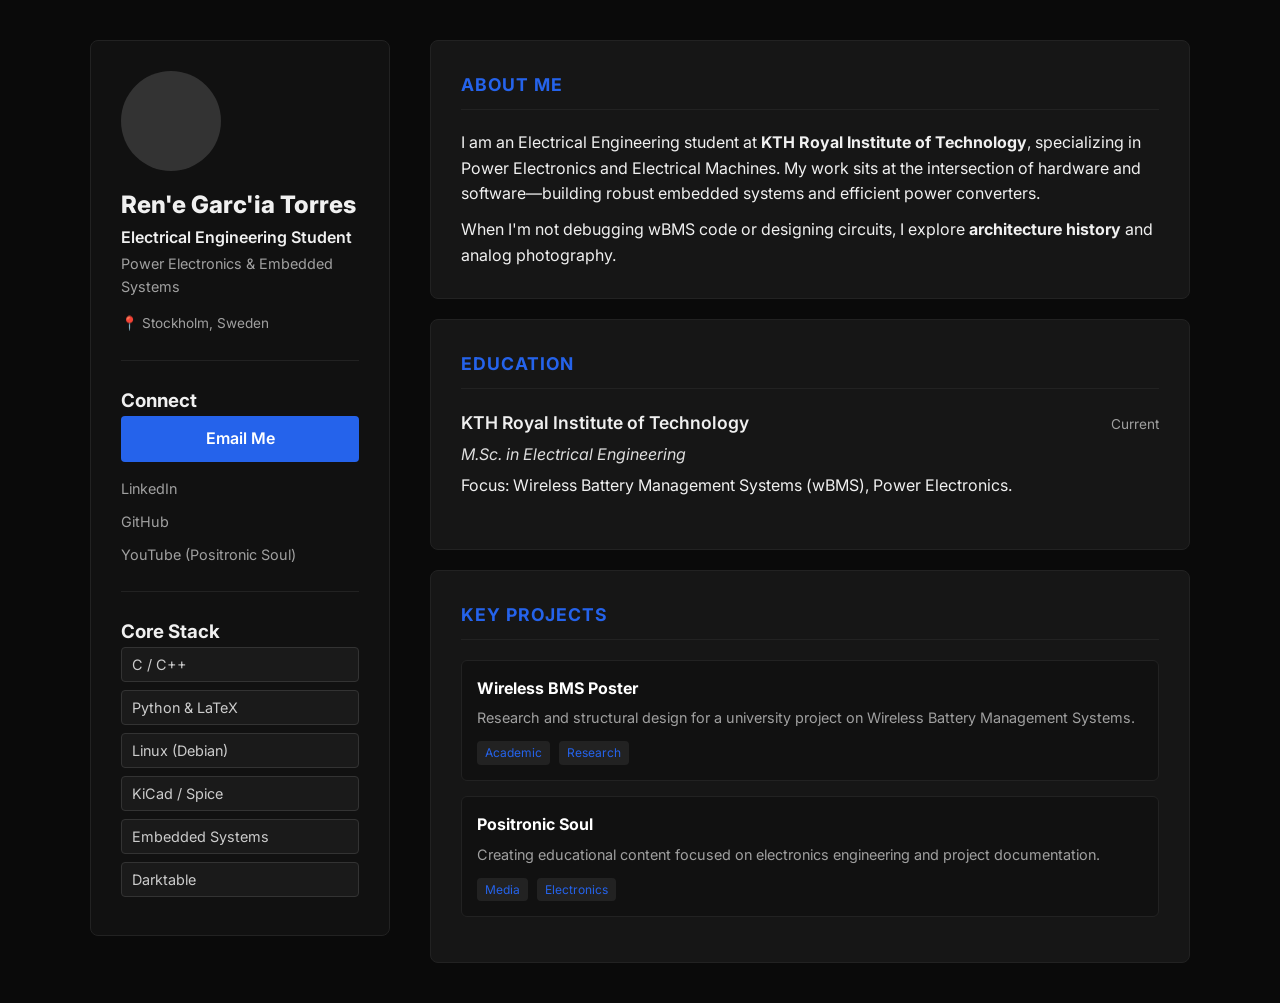
==== index.html @ 76f49fd2 "First commit." ====
<!DOCTYPE html>
<html lang="en">
<head>
    <meta charset="UTF-8">
    <meta name="viewport" content="width=device-width, initial-scale=1.0">
    <title>Ren'e Garc'ia Torres - Portfolio</title>
    <link rel="stylesheet" href="css/style.css">
    <link href="https://fonts.googleapis.com/css2?family=Inter:wght@400;600;800&display=swap" rel="stylesheet">
</head>
<body>

    <div class="main-grid">
        
        <aside class="sidebar">
            <div class="profile-block">
                <div class="avatar-placeholder"></div>
                <h1>Ren'e Garc'ia Torres</h1>
                <p class="role">Electrical Engineering Student</p>
                <p class="sub-role">Power Electronics & Embedded Systems</p>
                
                <div class="location-badge">
                    <span>📍 Stockholm, Sweden</span>
                </div>
            </div>

            <hr class="divider">

            <div class="contact-block">
                <h3>Connect</h3>
                <a href="mailto:your.email@kth.se" class="btn btn-primary">Email Me</a>
                <div class="social-links">
                    <a href="#">LinkedIn</a>
                    <a href="#">GitHub</a>
                    <a href="#">YouTube (Positronic Soul)</a>
                </div>
            </div>

            <hr class="divider">

            <div class="skills-block">
                <h3>Core Stack</h3>
                <ul class="skill-list">
                    <li>C / C++</li>
                    <li>Python & LaTeX</li>
                    <li>Linux (Debian)</li>
                    <li>KiCad / Spice</li>
                    <li>Embedded Systems</li>
                    <li>Darktable</li>
                </ul>
            </div>
        </aside>

        <main class="content-area">
            
            <section class="card">
                <h2>About Me</h2>
                <p>
                    I am an Electrical Engineering student at <strong>KTH Royal Institute of Technology</strong>, 
                    specializing in Power Electronics and Electrical Machines. My work sits at the intersection 
                    of hardware and software—building robust embedded systems and efficient power converters.
                </p>
                <p style="margin-top: 10px;">
                    When I'm not debugging wBMS code or designing circuits, I explore 
                    <strong>architecture history</strong> and analog photography.
                </p>
            </section>

            <section class="card">
                <h2>Education</h2>
                <div class="timeline-item">
                    <div class="timeline-header">
                        <h3>KTH Royal Institute of Technology</h3>
                        <span class="date">Current</span>
                    </div>
                    <p class="degree">M.Sc. in Electrical Engineering</p>
                    <p class="details">Focus: Wireless Battery Management Systems (wBMS), Power Electronics.</p>
                </div>
            </section>

            <section class="card">
                <h2>Key Projects</h2>
                
                <div class="project-item">
                    <h3>Wireless BMS Poster</h3>
                    <p>Research and structural design for a university project on Wireless Battery Management Systems.</p>
                    <span class="tag">Academic</span> <span class="tag">Research</span>
                </div>

                <div class="project-item">
                    <h3>Positronic Soul</h3>
                    <p>Creating educational content focused on electronics engineering and project documentation.</p>
                    <span class="tag">Media</span> <span class="tag">Electronics</span>
                </div>
            </section>

        </main>
    </div>

</body>
</html>
---- css/style.css ----
/* --- 1. SETUP & VARIABLES --- */
:root {
    /* Colors */
    --bg-body: #0a0a0a;       /* Almost Black */
    --bg-card: #161616;       /* Dark Grey */
    --bg-sidebar: #111111;    /* Sidebar specific */
    
    --text-main: #f0f0f0;     /* High readability white */
    --text-muted: #a0a0a0;    /* Softer grey for descriptions */
    
    --accent: #2563eb;        /* Standard Tech Blue */
    --border: #222222;        /* Subtle borders */
    
    /* Spacing */
    --spacing-layout: 40px;   /* Gap between sidebar and main */
    --radius: 8px;            /* Small radius = Professional/Sober */
}

* { box-sizing: border-box; margin: 0; padding: 0; }

body {
    background-color: --bg-body; /* Fallback */
    background: #0a0a0a;
    color: var(--text-main);
    font-family: 'Inter', -apple-system, sans-serif;
    line-height: 1.6;
    display: flex;
    justify-content: center;
    min-height: 100vh;
}

/* --- 2. THE LAYOUT (Desktop First) --- */
.main-grid {
    width: 100%;
    max-width: 1100px; /* Standard reading width */
    margin: 40px;
    
    display: grid;
    /* Sidebar is 300px fixed, Content takes the rest */
    grid-template-columns: 300px 1fr; 
    gap: var(--spacing-layout);
    align-items: start; /* Prevents sidebar from stretching if content is long */
}

/* --- 3. THE SIDEBAR (Sticky) --- */
.sidebar {
    background: var(--bg-sidebar);
    padding: 30px;
    border-radius: var(--radius);
    border: 1px solid var(--border);
    position: sticky; /* Keeps it visible while scrolling main content */
    top: 40px; 
}

.avatar-placeholder {
    width: 100px;
    height: 100px;
    background-color: #333;
    border-radius: 50%; /* Circle */
    margin-bottom: 20px;
}

.profile-block h1 { font-size: 1.5rem; font-weight: 800; line-height: 1.2; margin-bottom: 5px; }
.role { color: var(--text-main); font-weight: 600; margin-bottom: 2px; }
.sub-role { color: var(--text-muted); font-size: 0.9rem; margin-bottom: 15px; }
.location-badge { font-size: 0.85rem; color: var(--text-muted); display: flex; align-items: center; gap: 5px; }

.divider { border: 0; border-top: 1px solid var(--border); margin: 25px 0; }

.btn {
    display: inline-block;
    width: 100%;
    text-align: center;
    padding: 10px;
    background: var(--accent);
    color: white;
    text-decoration: none;
    border-radius: 4px;
    font-weight: 600;
    transition: background 0.2s;
}
.btn:hover { background: #1d4ed8; }

.social-links { display: flex; flex-direction: column; gap: 10px; margin-top: 15px; }
.social-links a { color: var(--text-muted); text-decoration: none; font-size: 0.9rem; transition: color 0.2s; }
.social-links a:hover { color: var(--accent); }

.skill-list { list-style: none; }
.skill-list li { 
    background: #1a1a1a; 
    border: 1px solid #333;
    padding: 5px 10px;
    margin-bottom: 8px;
    border-radius: 4px;
    font-size: 0.9rem;
    color: #ccc;
}

/* --- 4. THE MAIN CONTENT --- */
.content-area {
    display: flex;
    flex-direction: column;
    gap: 20px;
}

.card {
    background: var(--bg-card);
    padding: 30px;
    border-radius: var(--radius);
    border: 1px solid var(--border);
}

.card h2 {
    color: var(--accent);
    font-size: 1.1rem;
    text-transform: uppercase;
    letter-spacing: 1px;
    margin-bottom: 20px;
    border-bottom: 1px solid var(--border);
    padding-bottom: 10px;
}

/* Timeline / Education Styling */
.timeline-item { margin-bottom: 20px; }
.timeline-header { display: flex; justify-content: space-between; align-items: baseline; margin-bottom: 5px; }
.timeline-header h3 { font-size: 1.1rem; font-weight: 600; }
.date { color: var(--text-muted); font-size: 0.85rem; }
.degree { font-style: italic; color: #ddd; margin-bottom: 5px; }

/* Project Styling */
.project-item { 
    background: #111; 
    padding: 15px; 
    border-radius: 6px; 
    margin-bottom: 15px; 
    border: 1px solid #222;
}
.project-item h3 { font-size: 1rem; margin-bottom: 5px; color: #fff; }
.project-item p { font-size: 0.9rem; color: var(--text-muted); margin-bottom: 10px; }

.tag {
    display: inline-block;
    font-size: 0.75rem;
    background: #222;
    color: var(--accent);
    padding: 2px 8px;
    border-radius: 4px;
    margin-right: 5px;
}

/* --- 5. MOBILE RESPONSIVE --- */
@media (max-width: 850px) {
    .main-grid {
        grid-template-columns: 1fr; /* Stack vertically */
        margin: 20px;
        gap: 20px;
    }
    
    .sidebar {
        position: static; /* Remove sticky on mobile */
    }
}
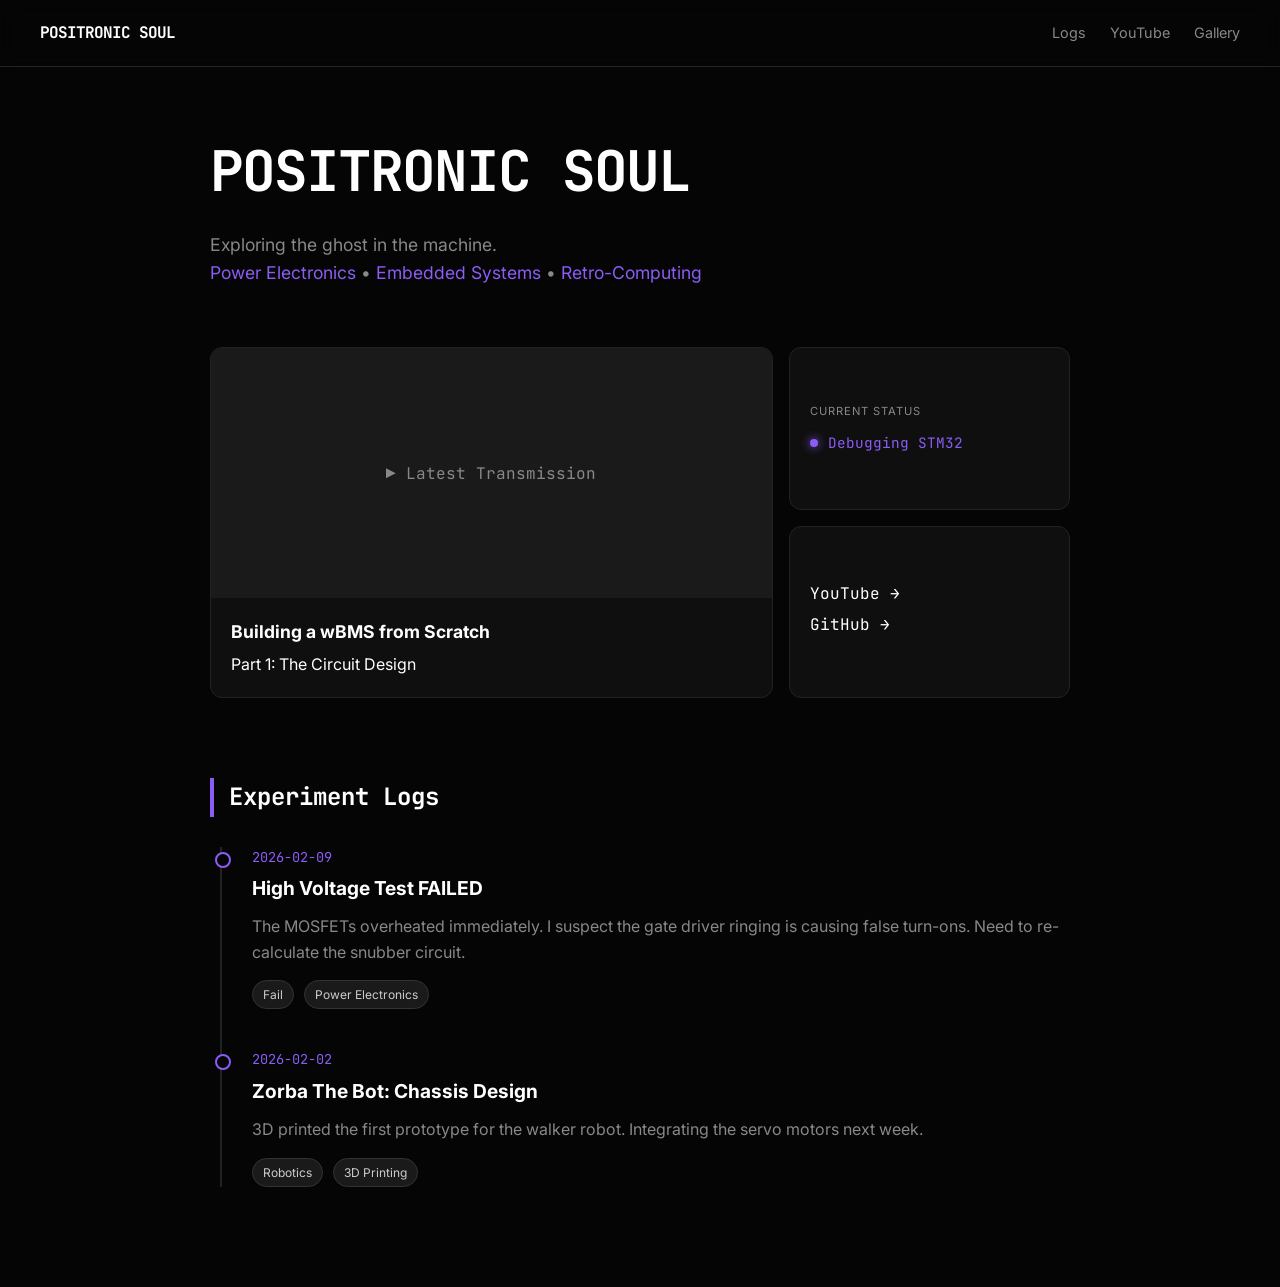
==== commit 9292bea4: "PID Explorable First stage." ====
--- a/index.html
+++ b/index.html
@@ -3,97 +3,90 @@
 <head>
     <meta charset="UTF-8">
     <meta name="viewport" content="width=device-width, initial-scale=1.0">
-    <title>Ren'e Garc'ia Torres - Portfolio</title>
+    <title>Positronic Soul | Electronics & Code</title>
     <link rel="stylesheet" href="css/style.css">
-    <link href="https://fonts.googleapis.com/css2?family=Inter:wght@400;600;800&display=swap" rel="stylesheet">
+    <link href="https://fonts.googleapis.com/css2?family=Inter:wght@400;600&family=JetBrains+Mono:wght@400;700&display=swap" rel="stylesheet">
 </head>
 <body>
 
-    <div class="main-grid">
-        
-        <aside class="sidebar">
-            <div class="profile-block">
-                <div class="avatar-placeholder"></div>
-                <h1>Ren'e Garc'ia Torres</h1>
-                <p class="role">Electrical Engineering Student</p>
-                <p class="sub-role">Power Electronics & Embedded Systems</p>
-                
-                <div class="location-badge">
-                    <span>📍 Stockholm, Sweden</span>
+    <nav class="navbar">
+        <span class="brand">POSITRONIC SOUL</span>
+        <div class="nav-links">
+            <a href="#logs">Logs</a>
+            <a href="#youtube">YouTube</a>
+            <a href="#gallery">Gallery</a>
+        </div>
+    </nav>
+
+    <div class="main-container">
+
+        <header class="hero-section">
+            <div class="glitch-wrapper">
+                <h1 class="glitch" data-text="POSITRONIC SOUL">POSITRONIC SOUL</h1>
+            </div>
+            <p class="subtitle">
+                Exploring the ghost in the machine. <br>
+                <span class="highlight">Power Electronics</span> • <span class="highlight">Embedded Systems</span> • <span class="highlight">Retro-Computing</span>
+            </p>
+        </header>
+
+        <section id="youtube" class="bento-grid">
+            <div class="card video-card">
+                <div class="video-placeholder">
+                    <span>▶ Latest Transmission</span>
+                </div>
+                <div class="card-content">
+                    <h3>Building a wBMS from Scratch</h3>
+                    <p>Part 1: The Circuit Design</p>
                 </div>
             </div>
 
-            <hr class="divider">
-
-            <div class="contact-block">
-                <h3>Connect</h3>
-                <a href="mailto:your.email@kth.se" class="btn btn-primary">Email Me</a>
-                <div class="social-links">
-                    <a href="#">LinkedIn</a>
-                    <a href="#">GitHub</a>
-                    <a href="#">YouTube (Positronic Soul)</a>
+            <div class="card status-card">
+                <span class="label">CURRENT STATUS</span>
+                <div class="status-indicator">
+                    <span class="dot"></span>
+                    <span>Debugging STM32</span>
                 </div>
             </div>
 
-            <hr class="divider">
+            <div class="card social-card">
+                <a href="#">YouTube &rarr;</a>
+                <a href="#">GitHub &rarr;</a>
+            </div>
+        </section>
 
-            <div class="skills-block">
-                <h3>Core Stack</h3>
-                <ul class="skill-list">
-                    <li>C / C++</li>
-                    <li>Python & LaTeX</li>
-                    <li>Linux (Debian)</li>
-                    <li>KiCad / Spice</li>
-                    <li>Embedded Systems</li>
-                    <li>Darktable</li>
-                </ul>
-            </div>
-        </aside>
-
-        <main class="content-area">
+        <section id="logs" class="logs-section">
+            <h2 class="section-title">Experiment Logs</h2>
             
-            <section class="card">
-                <h2>About Me</h2>
-                <p>
-                    I am an Electrical Engineering student at <strong>KTH Royal Institute of Technology</strong>, 
-                    specializing in Power Electronics and Electrical Machines. My work sits at the intersection 
-                    of hardware and software—building robust embedded systems and efficient power converters.
-                </p>
-                <p style="margin-top: 10px;">
-                    When I'm not debugging wBMS code or designing circuits, I explore 
-                    <strong>architecture history</strong> and analog photography.
-                </p>
-            </section>
-
-            <section class="card">
-                <h2>Education</h2>
-                <div class="timeline-item">
-                    <div class="timeline-header">
-                        <h3>KTH Royal Institute of Technology</h3>
-                        <span class="date">Current</span>
+            <div class="timeline">
+                
+                <div class="log-entry">
+                    <div class="log-date">2026-02-09</div>
+                    <div class="log-content">
+                        <h3>High Voltage Test FAILED</h3>
+                        <p>The MOSFETs overheated immediately. I suspect the gate driver ringing is causing false turn-ons. Need to re-calculate the snubber circuit.</p>
+                        <div class="tags">
+                            <span class="tag">Fail</span>
+                            <span class="tag">Power Electronics</span>
+                        </div>
                     </div>
-                    <p class="degree">M.Sc. in Electrical Engineering</p>
-                    <p class="details">Focus: Wireless Battery Management Systems (wBMS), Power Electronics.</p>
-                </div>
-            </section>
-
-            <section class="card">
-                <h2>Key Projects</h2>
-                
-                <div class="project-item">
-                    <h3>Wireless BMS Poster</h3>
-                    <p>Research and structural design for a university project on Wireless Battery Management Systems.</p>
-                    <span class="tag">Academic</span> <span class="tag">Research</span>
                 </div>
 
-                <div class="project-item">
-                    <h3>Positronic Soul</h3>
-                    <p>Creating educational content focused on electronics engineering and project documentation.</p>
-                    <span class="tag">Media</span> <span class="tag">Electronics</span>
+                <div class="log-entry">
+                    <div class="log-date">2026-02-02</div>
+                    <div class="log-content">
+                        <h3>Zorba The Bot: Chassis Design</h3>
+                        <p>3D printed the first prototype for the walker robot. Integrating the servo motors next week.</p>
+                        <div class="tags">
+                            <span class="tag">Robotics</span>
+                            <span class="tag">3D Printing</span>
+                        </div>
+                    </div>
                 </div>
-            </section>
 
-        </main>
+            </div>
+        </section>
+
     </div>
 
 </body>
--- a/css/style.css
+++ b/css/style.css
@@ -1,162 +1,234 @@
-/* --- 1. SETUP & VARIABLES --- */
+/* --- 1. CONFIGURATION --- */
 :root {
-    /* Colors */
-    --bg-body: #0a0a0a;       /* Almost Black */
-    --bg-card: #161616;       /* Dark Grey */
-    --bg-sidebar: #111111;    /* Sidebar specific */
+    --bg-color: #050505;
+    --card-bg: #0f0f0f;
+    --text-main: #ffffff;
+    --text-muted: #888888;
     
-    --text-main: #f0f0f0;     /* High readability white */
-    --text-muted: #a0a0a0;    /* Softer grey for descriptions */
+    /* The "Positronic" Purple */
+    --accent: #8b5cf6;       
+    --accent-glow: rgba(139, 92, 246, 0.3);
     
-    --accent: #2563eb;        /* Standard Tech Blue */
-    --border: #222222;        /* Subtle borders */
+    --font-main: 'Inter', sans-serif;
+    --font-code: 'JetBrains Mono', monospace;
     
-    /* Spacing */
-    --spacing-layout: 40px;   /* Gap between sidebar and main */
-    --radius: 8px;            /* Small radius = Professional/Sober */
+    --radius: 12px;
 }
 
 * { box-sizing: border-box; margin: 0; padding: 0; }
 
 body {
-    background-color: --bg-body; /* Fallback */
-    background: #0a0a0a;
+    background-color: var(--bg-color);
     color: var(--text-main);
-    font-family: 'Inter', -apple-system, sans-serif;
+    font-family: var(--font-main);
     line-height: 1.6;
-    display: flex;
+}
+
+/* --- 2. NAVIGATION --- */
+.navbar {
+    display: flex;
+    justify-content: space-between;
+    align-items: center;
+    padding: 20px 40px;
+    background: rgba(5, 5, 5, 0.8);
+    backdrop-filter: blur(10px);
+    position: sticky;
+    top: 0;
+    z-index: 100;
+    border-bottom: 1px solid #222;
+}
+
+.brand {
+    font-family: var(--font-code);
+    font-weight: 700;
+    letter-spacing: -1px;
+    color: var(--text-main);
+}
+
+.nav-links a {
+    color: var(--text-muted);
+    text-decoration: none;
+    margin-left: 20px;
+    font-size: 0.9rem;
+    transition: color 0.2s;
+}
+
+.nav-links a:hover { color: var(--accent); }
+
+/* --- 3. HERO SECTION --- */
+.main-container {
+    max-width: 900px;
+    margin: 0 auto;
+    padding: 60px 20px;
+}
+
+.hero-section {
+    text-align: left;
+    margin-bottom: 60px;
+}
+
+.glitch {
+    font-size: 3.5rem;
+    font-family: var(--font-code);
+    font-weight: 700;
+    letter-spacing: -2px;
+    color: white;
+    margin-bottom: 15px;
+    /* Optional: We can add real glitch animation later */
+}
+
+.subtitle {
+    color: var(--text-muted);
+    font-size: 1.1rem;
+    max-width: 600px;
+}
+
+.highlight { color: var(--accent); }
+
+/* --- 4. BENTO GRID (Video & Status) --- */
+.bento-grid {
+    display: grid;
+    grid-template-columns: 2fr 1fr;
+    grid-template-rows: auto auto;
+    gap: 16px;
+    margin-bottom: 80px;
+}
+
+.card {
+    background: var(--card-bg);
+    border: 1px solid #222;
+    border-radius: var(--radius);
+    overflow: hidden;
+    transition: border-color 0.2s;
+}
+
+.card:hover { border-color: var(--accent); }
+
+/* The Main Video Card spans 2 rows on mobile, but here acts as anchor */
+.video-card {
+    grid-row: span 2;
+    display: flex;
+    flex-direction: column;
+}
+
+.video-placeholder {
+    background: #1a1a1a;
+    height: 250px;
+    display: flex;
+    align-items: center;
     justify-content: center;
-    min-height: 100vh;
-}
-
-/* --- 2. THE LAYOUT (Desktop First) --- */
-.main-grid {
-    width: 100%;
-    max-width: 1100px; /* Standard reading width */
-    margin: 40px;
-    
-    display: grid;
-    /* Sidebar is 300px fixed, Content takes the rest */
-    grid-template-columns: 300px 1fr; 
-    gap: var(--spacing-layout);
-    align-items: start; /* Prevents sidebar from stretching if content is long */
-}
-
-/* --- 3. THE SIDEBAR (Sticky) --- */
-.sidebar {
-    background: var(--bg-sidebar);
-    padding: 30px;
-    border-radius: var(--radius);
-    border: 1px solid var(--border);
-    position: sticky; /* Keeps it visible while scrolling main content */
-    top: 40px; 
-}
-
-.avatar-placeholder {
-    width: 100px;
-    height: 100px;
-    background-color: #333;
-    border-radius: 50%; /* Circle */
-    margin-bottom: 20px;
-}
-
-.profile-block h1 { font-size: 1.5rem; font-weight: 800; line-height: 1.2; margin-bottom: 5px; }
-.role { color: var(--text-main); font-weight: 600; margin-bottom: 2px; }
-.sub-role { color: var(--text-muted); font-size: 0.9rem; margin-bottom: 15px; }
-.location-badge { font-size: 0.85rem; color: var(--text-muted); display: flex; align-items: center; gap: 5px; }
-
-.divider { border: 0; border-top: 1px solid var(--border); margin: 25px 0; }
-
-.btn {
-    display: inline-block;
-    width: 100%;
-    text-align: center;
-    padding: 10px;
+    color: var(--text-muted);
+    font-family: var(--font-code);
+}
+
+.card-content { padding: 20px; }
+.card-content h3 { font-size: 1.1rem; margin-bottom: 5px; }
+
+/* Side Cards */
+.status-card, .social-card {
+    padding: 20px;
+    display: flex;
+    flex-direction: column;
+    justify-content: center;
+}
+
+.label {
+    font-size: 0.7rem;
+    text-transform: uppercase;
+    letter-spacing: 1px;
+    color: var(--text-muted);
+    margin-bottom: 10px;
+}
+
+.status-indicator {
+    display: flex;
+    align-items: center;
+    gap: 10px;
+    font-family: var(--font-code);
+    font-size: 0.9rem;
+    color: var(--accent);
+}
+
+.dot {
+    width: 8px;
+    height: 8px;
     background: var(--accent);
+    border-radius: 50%;
+    box-shadow: 0 0 10px var(--accent);
+    animation: pulse 2s infinite;
+}
+
+@keyframes pulse {
+    0% { opacity: 1; }
+    50% { opacity: 0.5; }
+    100% { opacity: 1; }
+}
+
+.social-card a {
     color: white;
     text-decoration: none;
-    border-radius: 4px;
-    font-weight: 600;
-    transition: background 0.2s;
-}
-.btn:hover { background: #1d4ed8; }
-
-.social-links { display: flex; flex-direction: column; gap: 10px; margin-top: 15px; }
-.social-links a { color: var(--text-muted); text-decoration: none; font-size: 0.9rem; transition: color 0.2s; }
-.social-links a:hover { color: var(--accent); }
-
-.skill-list { list-style: none; }
-.skill-list li { 
-    background: #1a1a1a; 
+    font-family: var(--font-code);
+    margin-bottom: 5px;
+    display: block;
+}
+
+.social-card a:hover { text-decoration: underline; color: var(--accent); }
+
+/* --- 5. TIMELINE (The Logs) --- */
+.section-title {
+    font-family: var(--font-code);
+    font-size: 1.5rem;
+    margin-bottom: 30px;
+    border-left: 4px solid var(--accent);
+    padding-left: 15px;
+}
+
+.timeline {
+    border-left: 2px solid #222;
+    margin-left: 10px;
+    padding-left: 30px;
+}
+
+.log-entry {
+    position: relative;
+    margin-bottom: 40px;
+}
+
+/* The Dot on the timeline */
+.log-entry::before {
+    content: '';
+    position: absolute;
+    left: -37px; /* Adjust based on padding/border */
+    top: 5px;
+    width: 12px;
+    height: 12px;
+    background: var(--bg-color);
+    border: 2px solid var(--accent);
+    border-radius: 50%;
+}
+
+.log-date {
+    font-family: var(--font-code);
+    font-size: 0.85rem;
+    color: var(--accent);
+    margin-bottom: 5px;
+}
+
+.log-content h3 { margin-bottom: 10px; font-size: 1.2rem; }
+.log-content p { color: var(--text-muted); margin-bottom: 15px; }
+
+.tags { display: flex; gap: 10px; }
+.tag {
+    font-size: 0.75rem;
+    background: #1a1a1a;
+    padding: 4px 10px;
+    border-radius: 20px;
     border: 1px solid #333;
-    padding: 5px 10px;
-    margin-bottom: 8px;
-    border-radius: 4px;
-    font-size: 0.9rem;
     color: #ccc;
 }
 
-/* --- 4. THE MAIN CONTENT --- */
-.content-area {
-    display: flex;
-    flex-direction: column;
-    gap: 20px;
-}
-
-.card {
-    background: var(--bg-card);
-    padding: 30px;
-    border-radius: var(--radius);
-    border: 1px solid var(--border);
-}
-
-.card h2 {
-    color: var(--accent);
-    font-size: 1.1rem;
-    text-transform: uppercase;
-    letter-spacing: 1px;
-    margin-bottom: 20px;
-    border-bottom: 1px solid var(--border);
-    padding-bottom: 10px;
-}
-
-/* Timeline / Education Styling */
-.timeline-item { margin-bottom: 20px; }
-.timeline-header { display: flex; justify-content: space-between; align-items: baseline; margin-bottom: 5px; }
-.timeline-header h3 { font-size: 1.1rem; font-weight: 600; }
-.date { color: var(--text-muted); font-size: 0.85rem; }
-.degree { font-style: italic; color: #ddd; margin-bottom: 5px; }
-
-/* Project Styling */
-.project-item { 
-    background: #111; 
-    padding: 15px; 
-    border-radius: 6px; 
-    margin-bottom: 15px; 
-    border: 1px solid #222;
-}
-.project-item h3 { font-size: 1rem; margin-bottom: 5px; color: #fff; }
-.project-item p { font-size: 0.9rem; color: var(--text-muted); margin-bottom: 10px; }
-
-.tag {
-    display: inline-block;
-    font-size: 0.75rem;
-    background: #222;
-    color: var(--accent);
-    padding: 2px 8px;
-    border-radius: 4px;
-    margin-right: 5px;
-}
-
-/* --- 5. MOBILE RESPONSIVE --- */
-@media (max-width: 850px) {
-    .main-grid {
-        grid-template-columns: 1fr; /* Stack vertically */
-        margin: 20px;
-        gap: 20px;
-    }
-    
-    .sidebar {
-        position: static; /* Remove sticky on mobile */
-    }
+/* --- RESPONSIVE --- */
+@media (max-width: 768px) {
+    .bento-grid { grid-template-columns: 1fr; }
+    .glitch { font-size: 2.5rem; }
 }
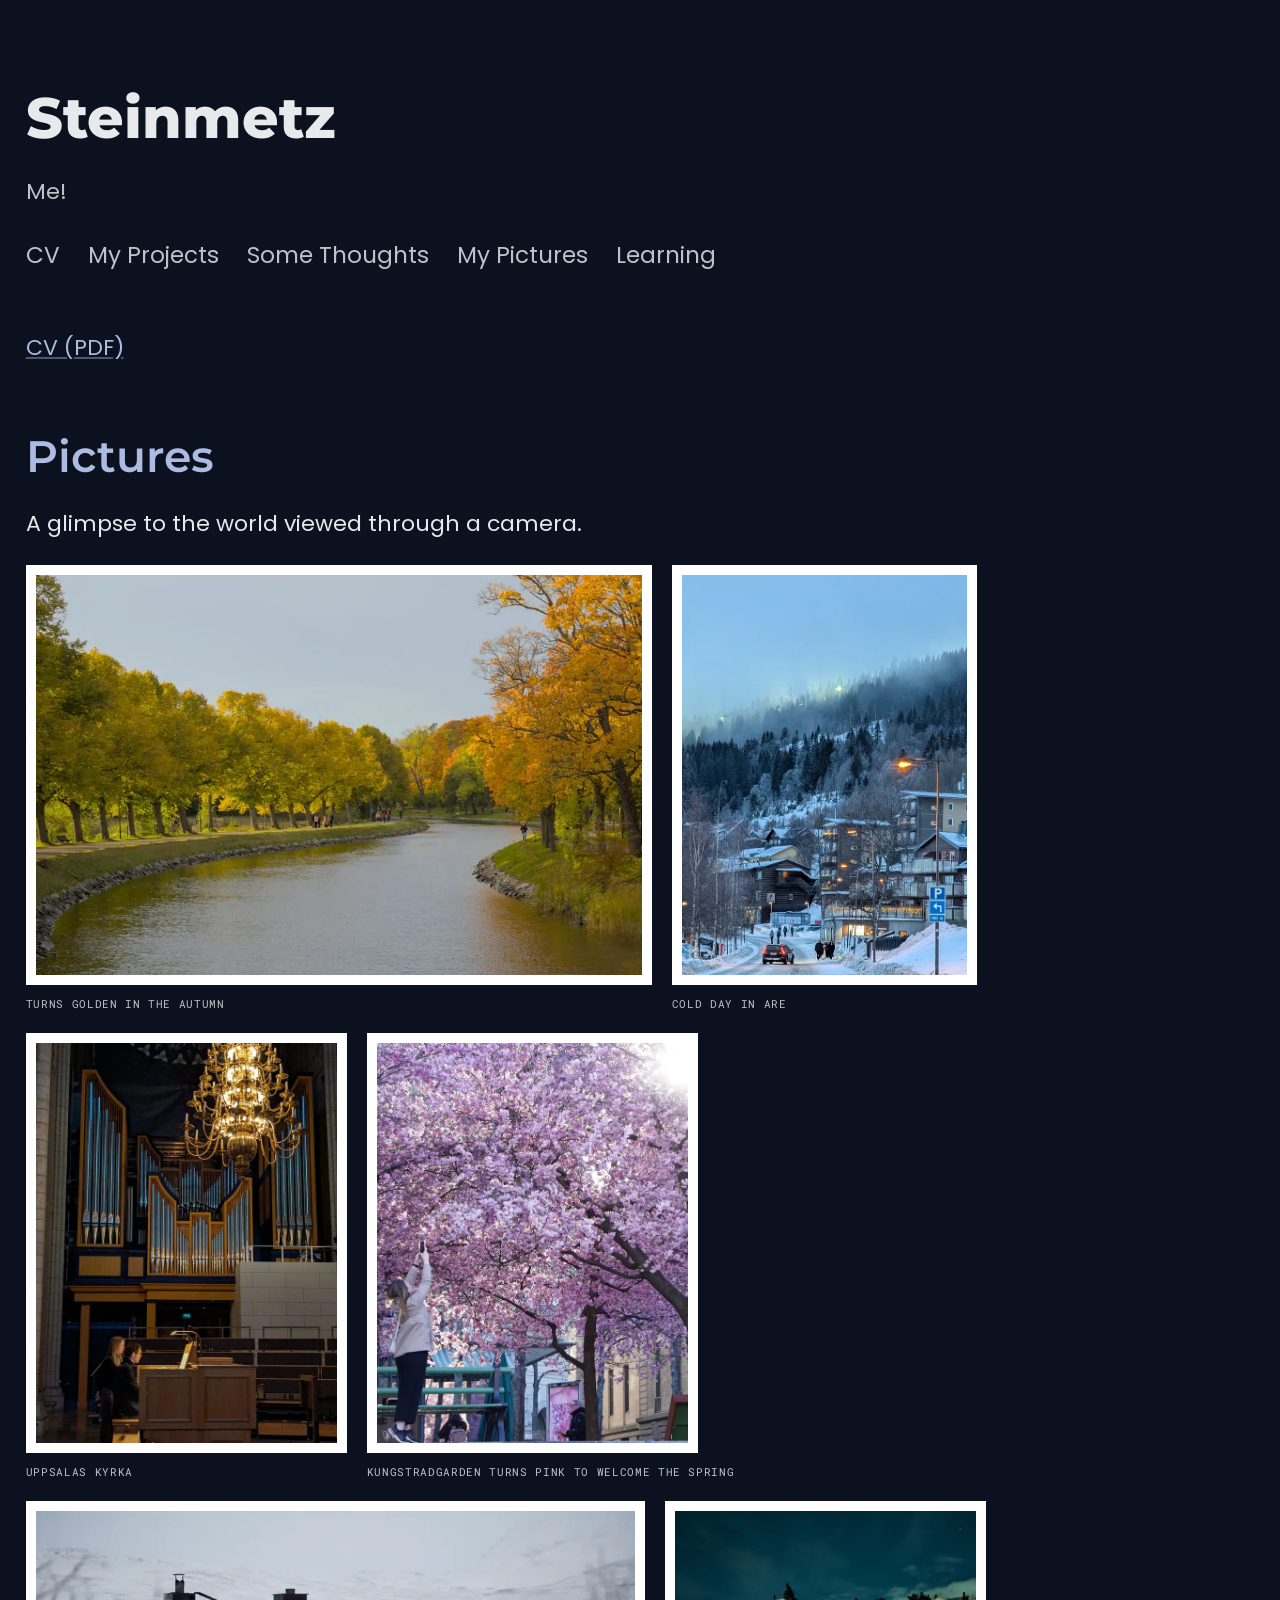
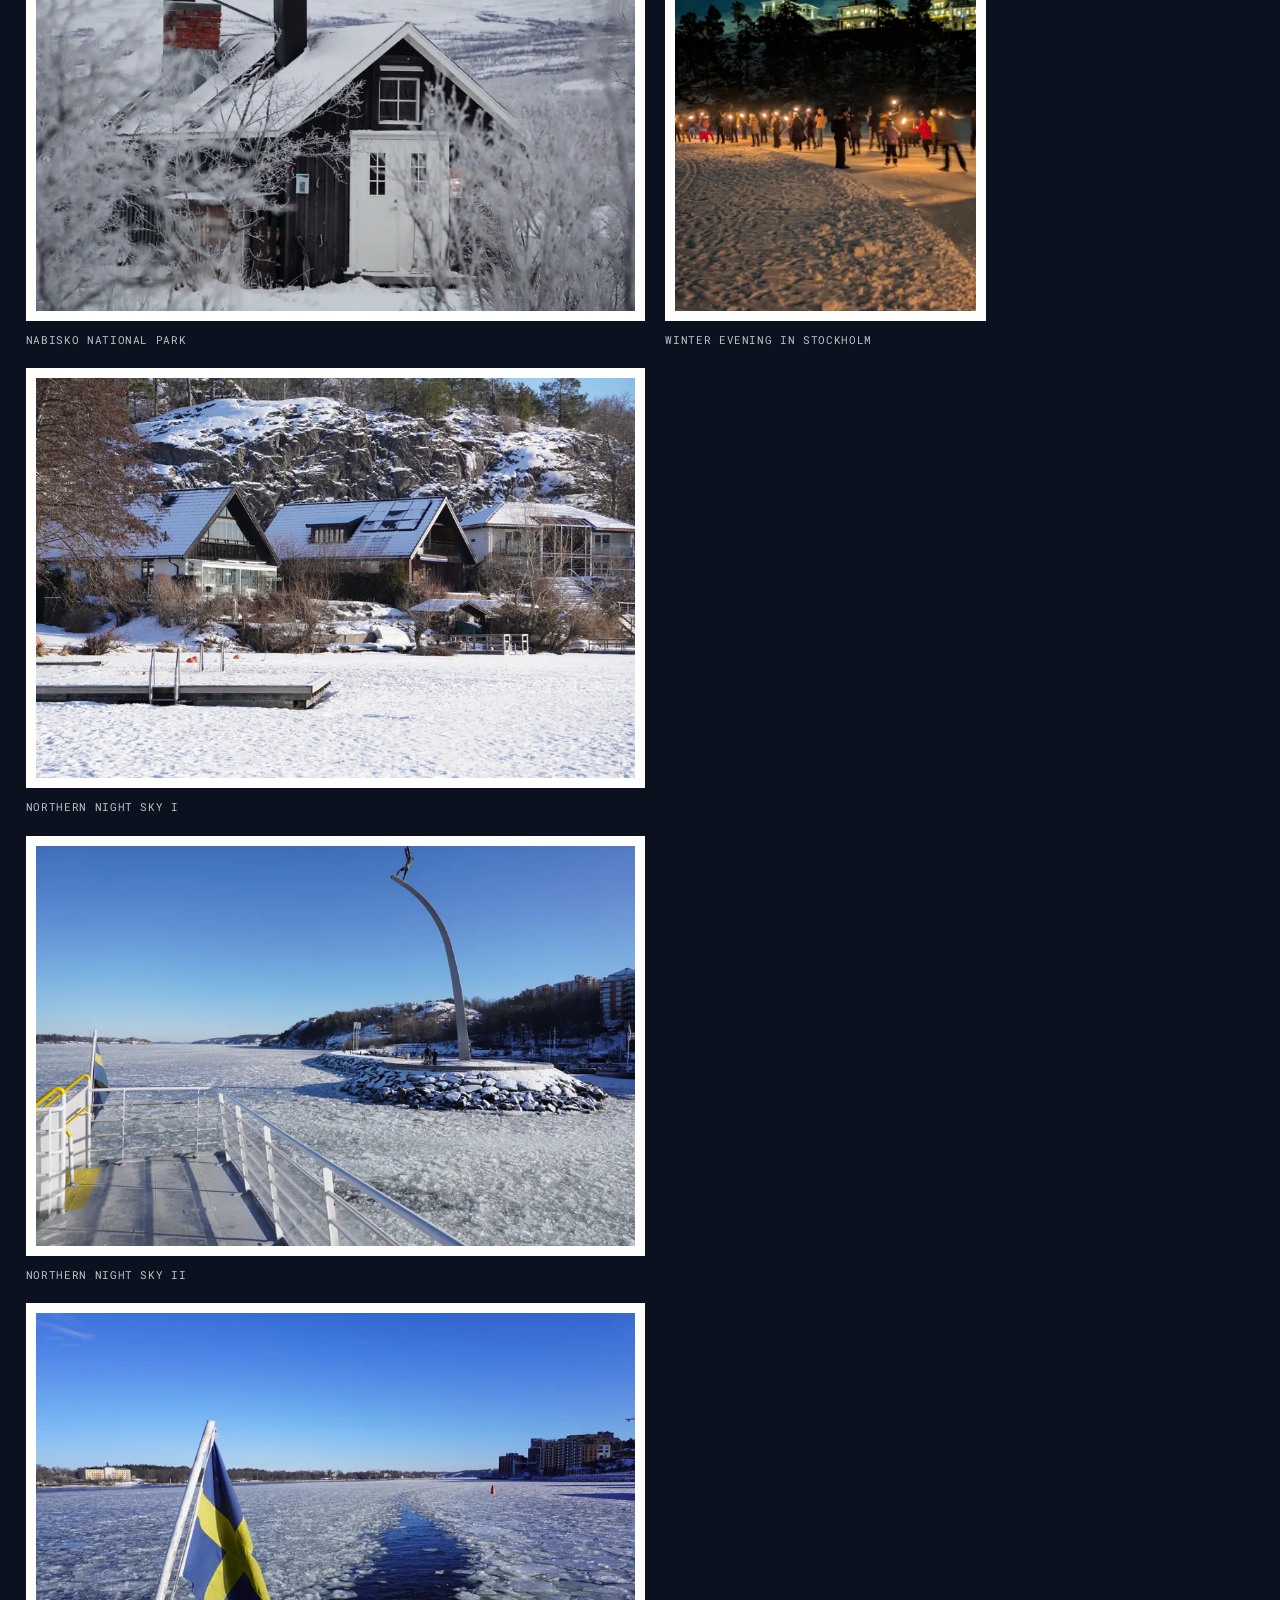
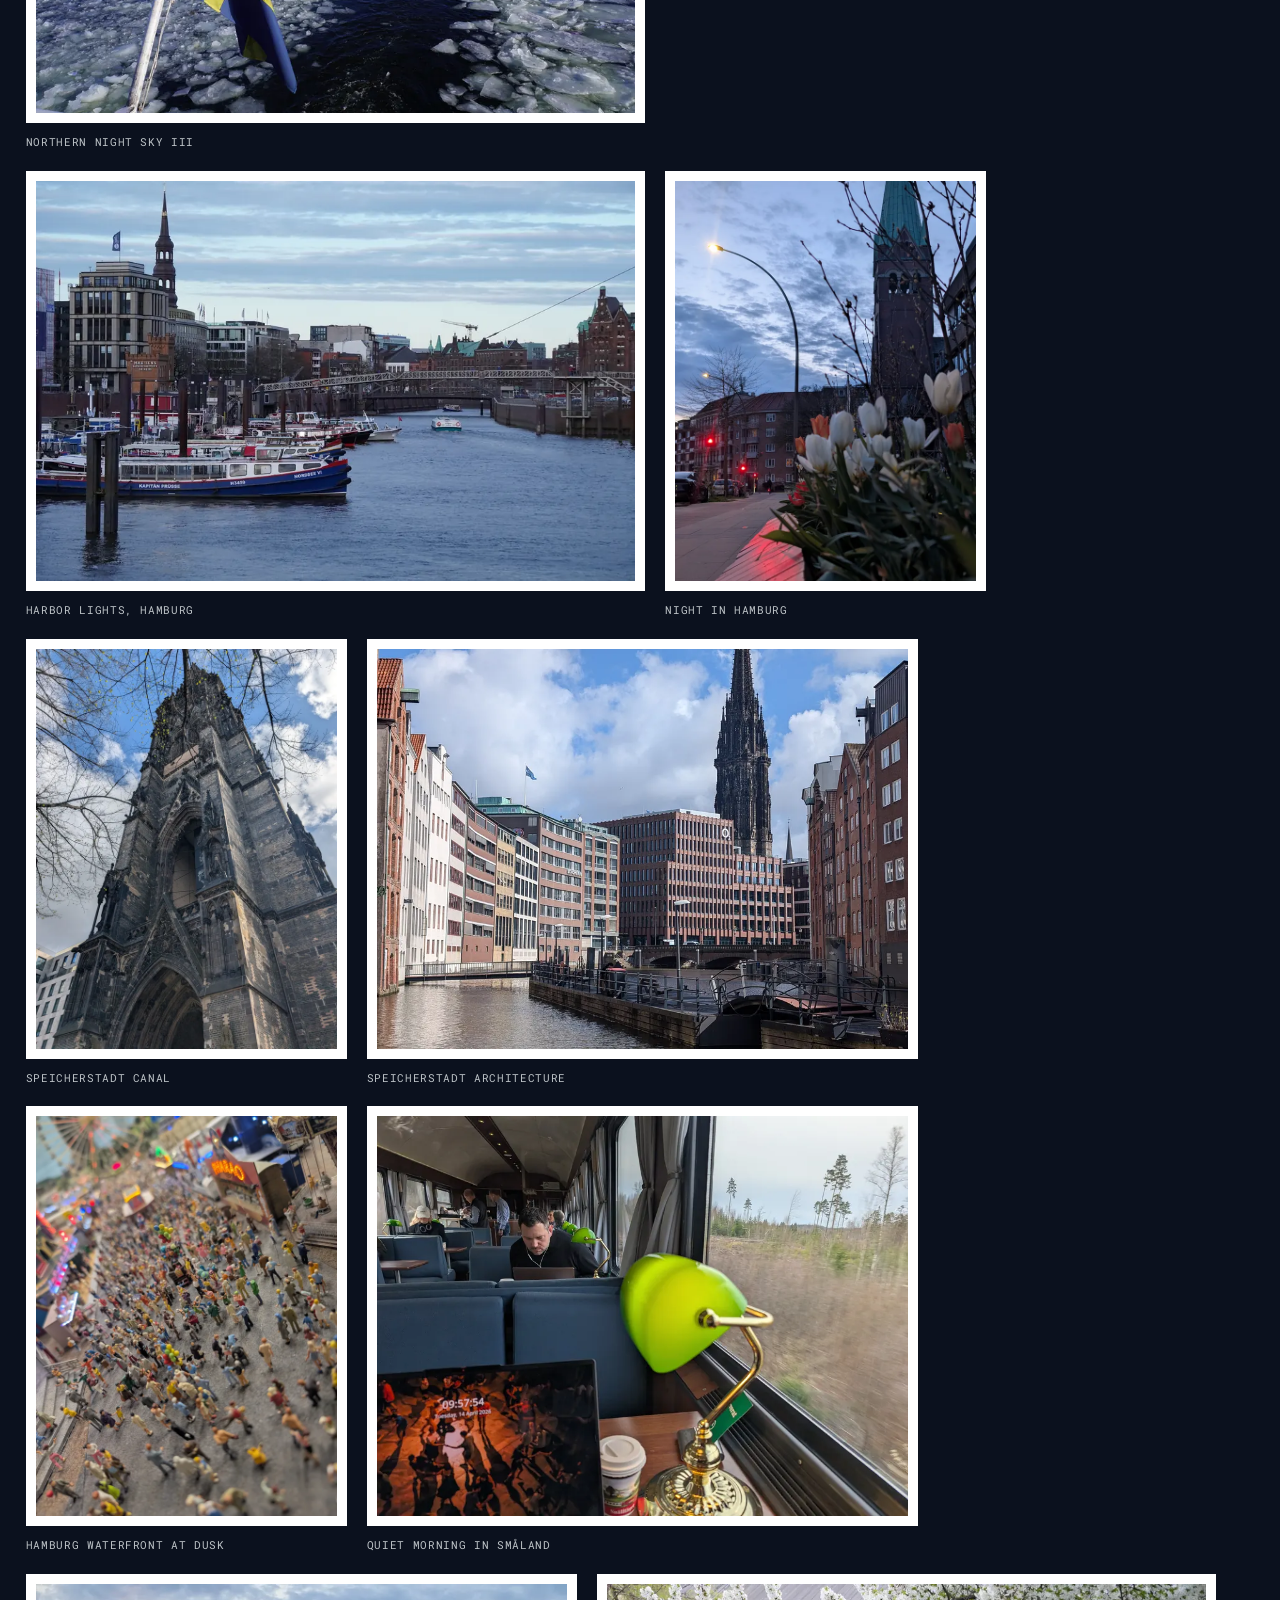
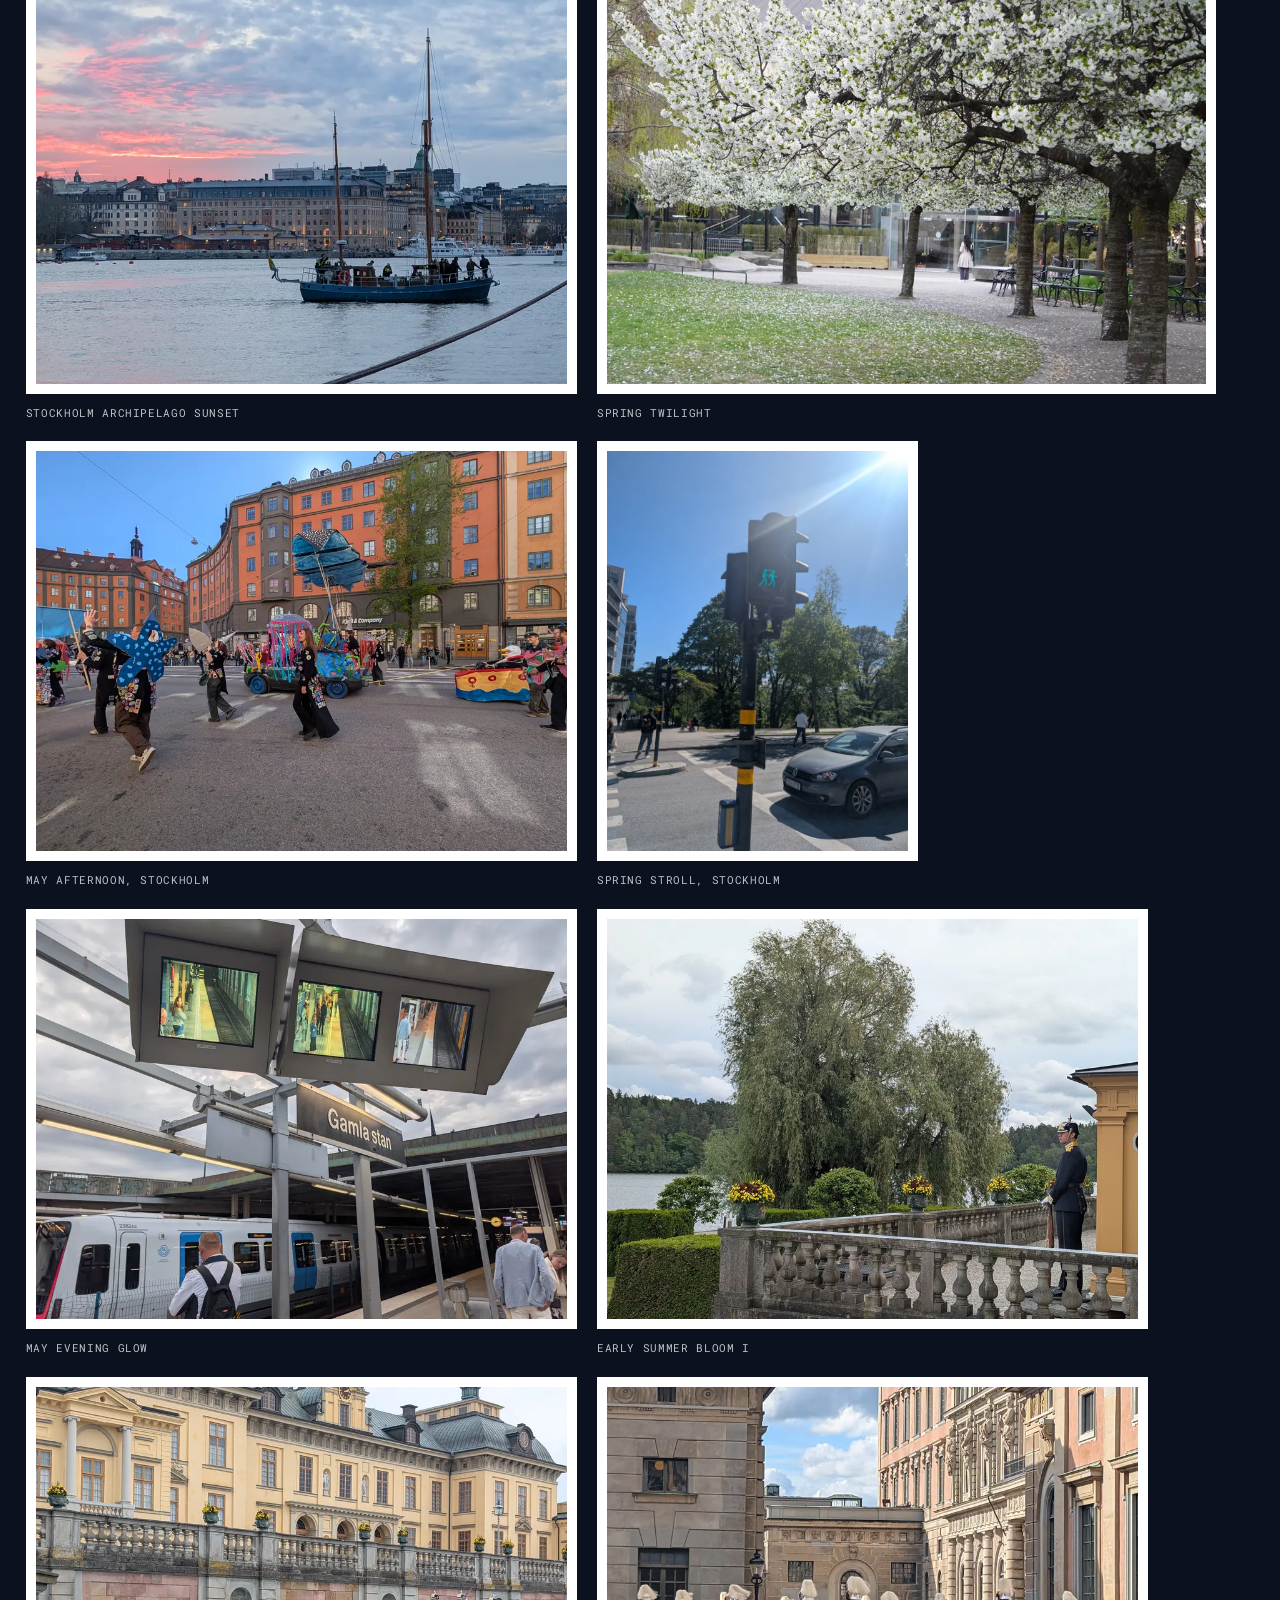
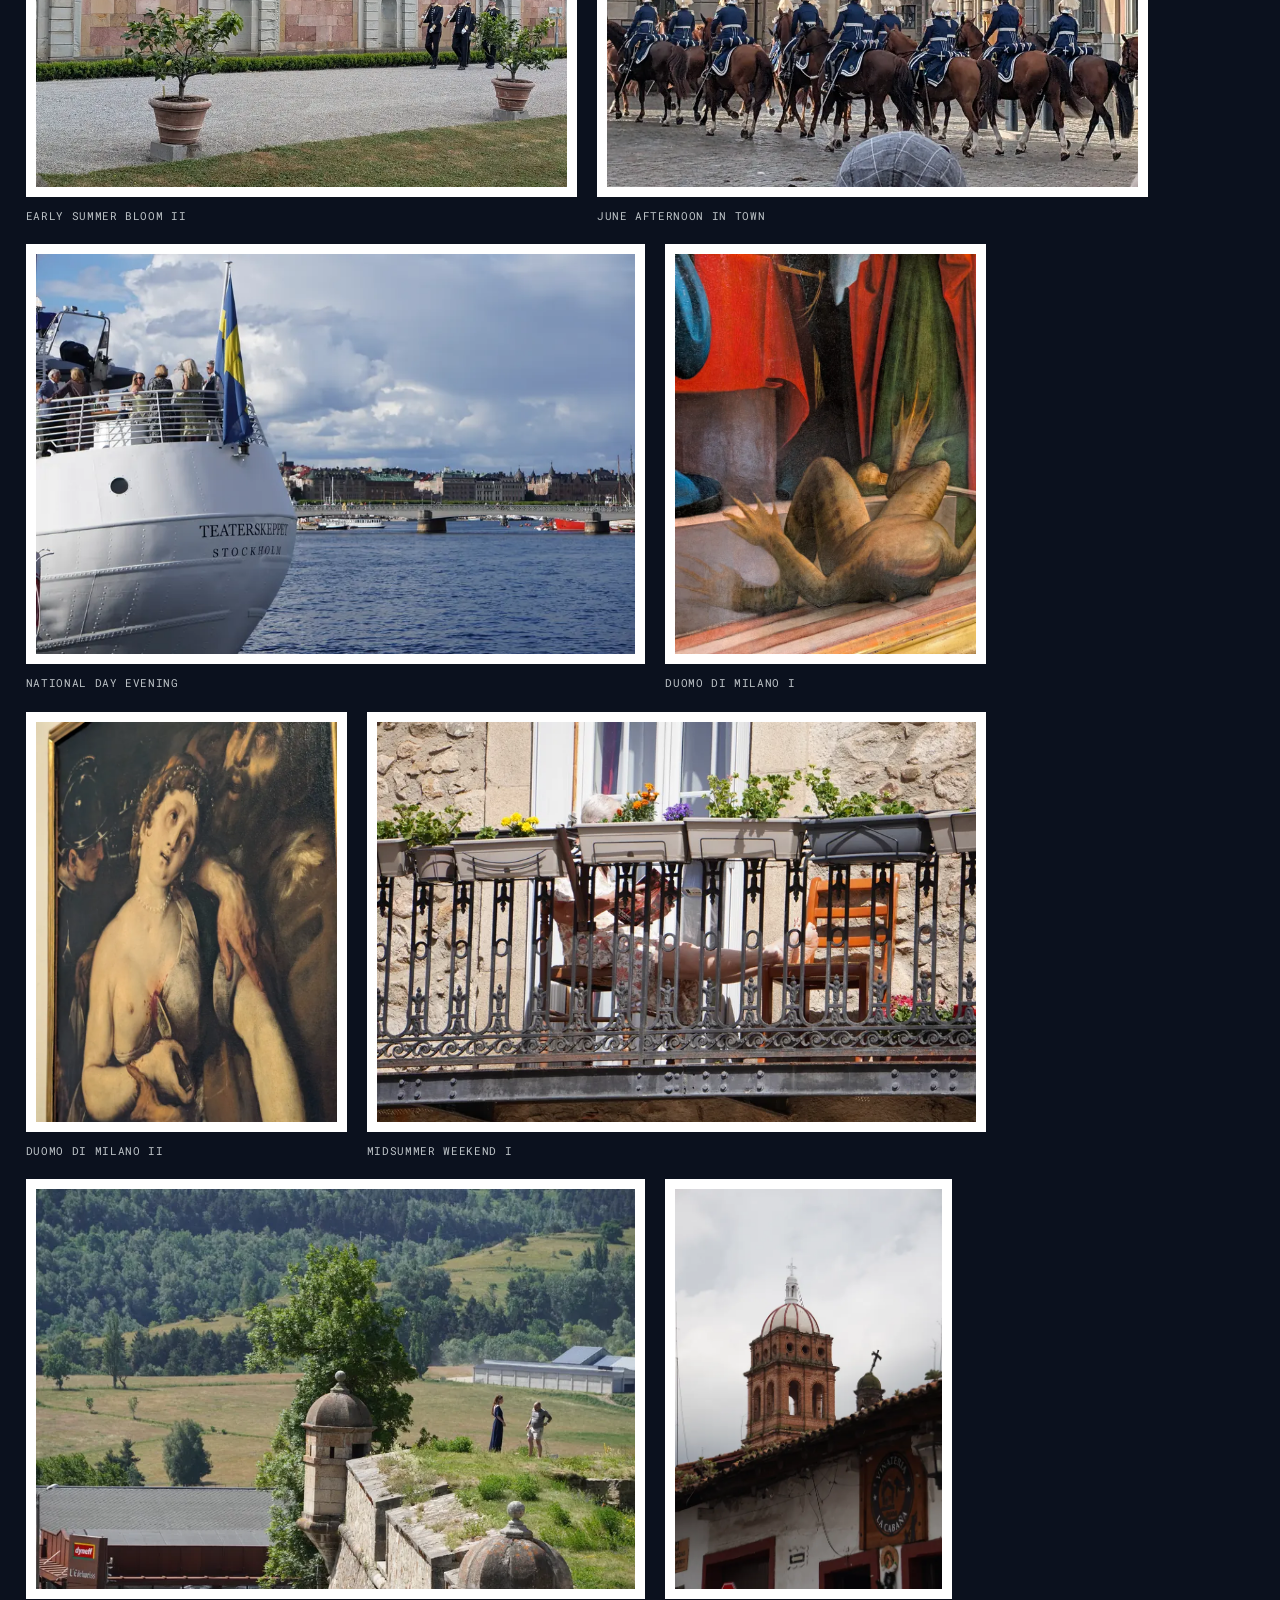
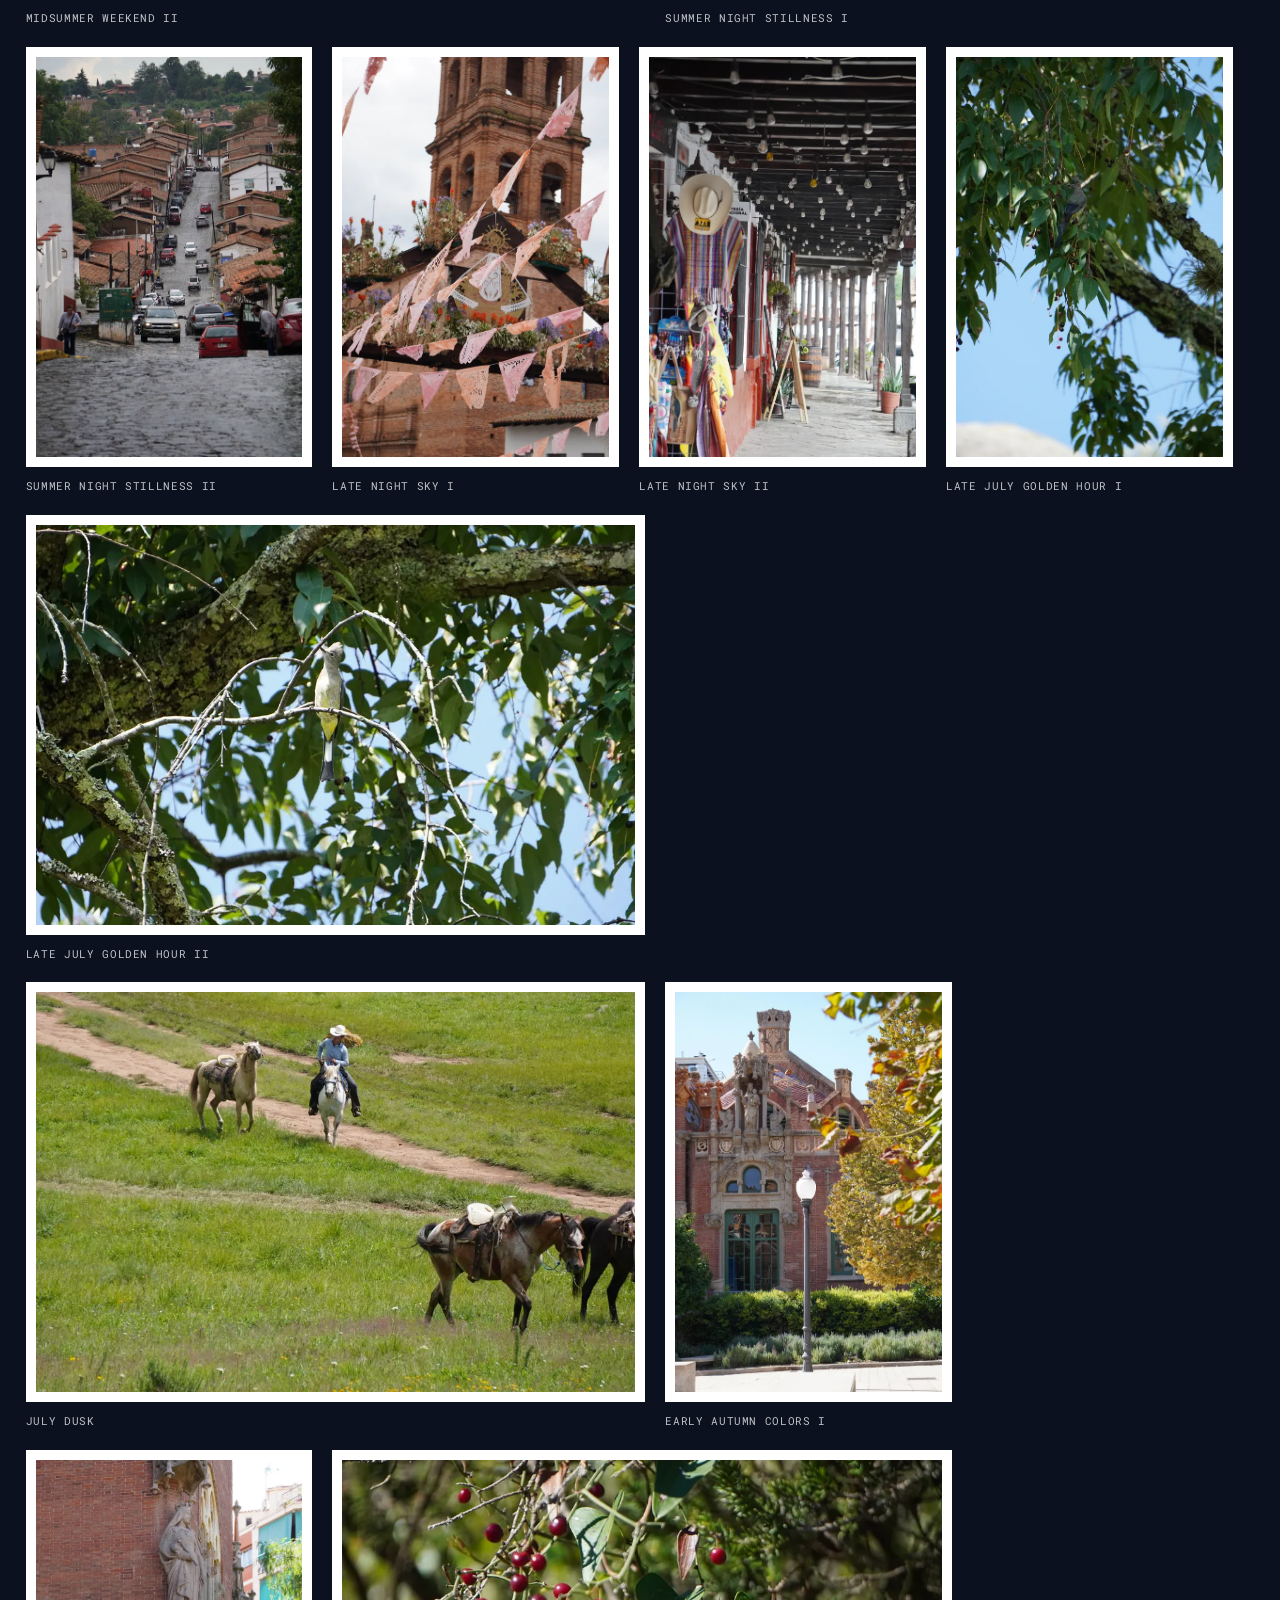
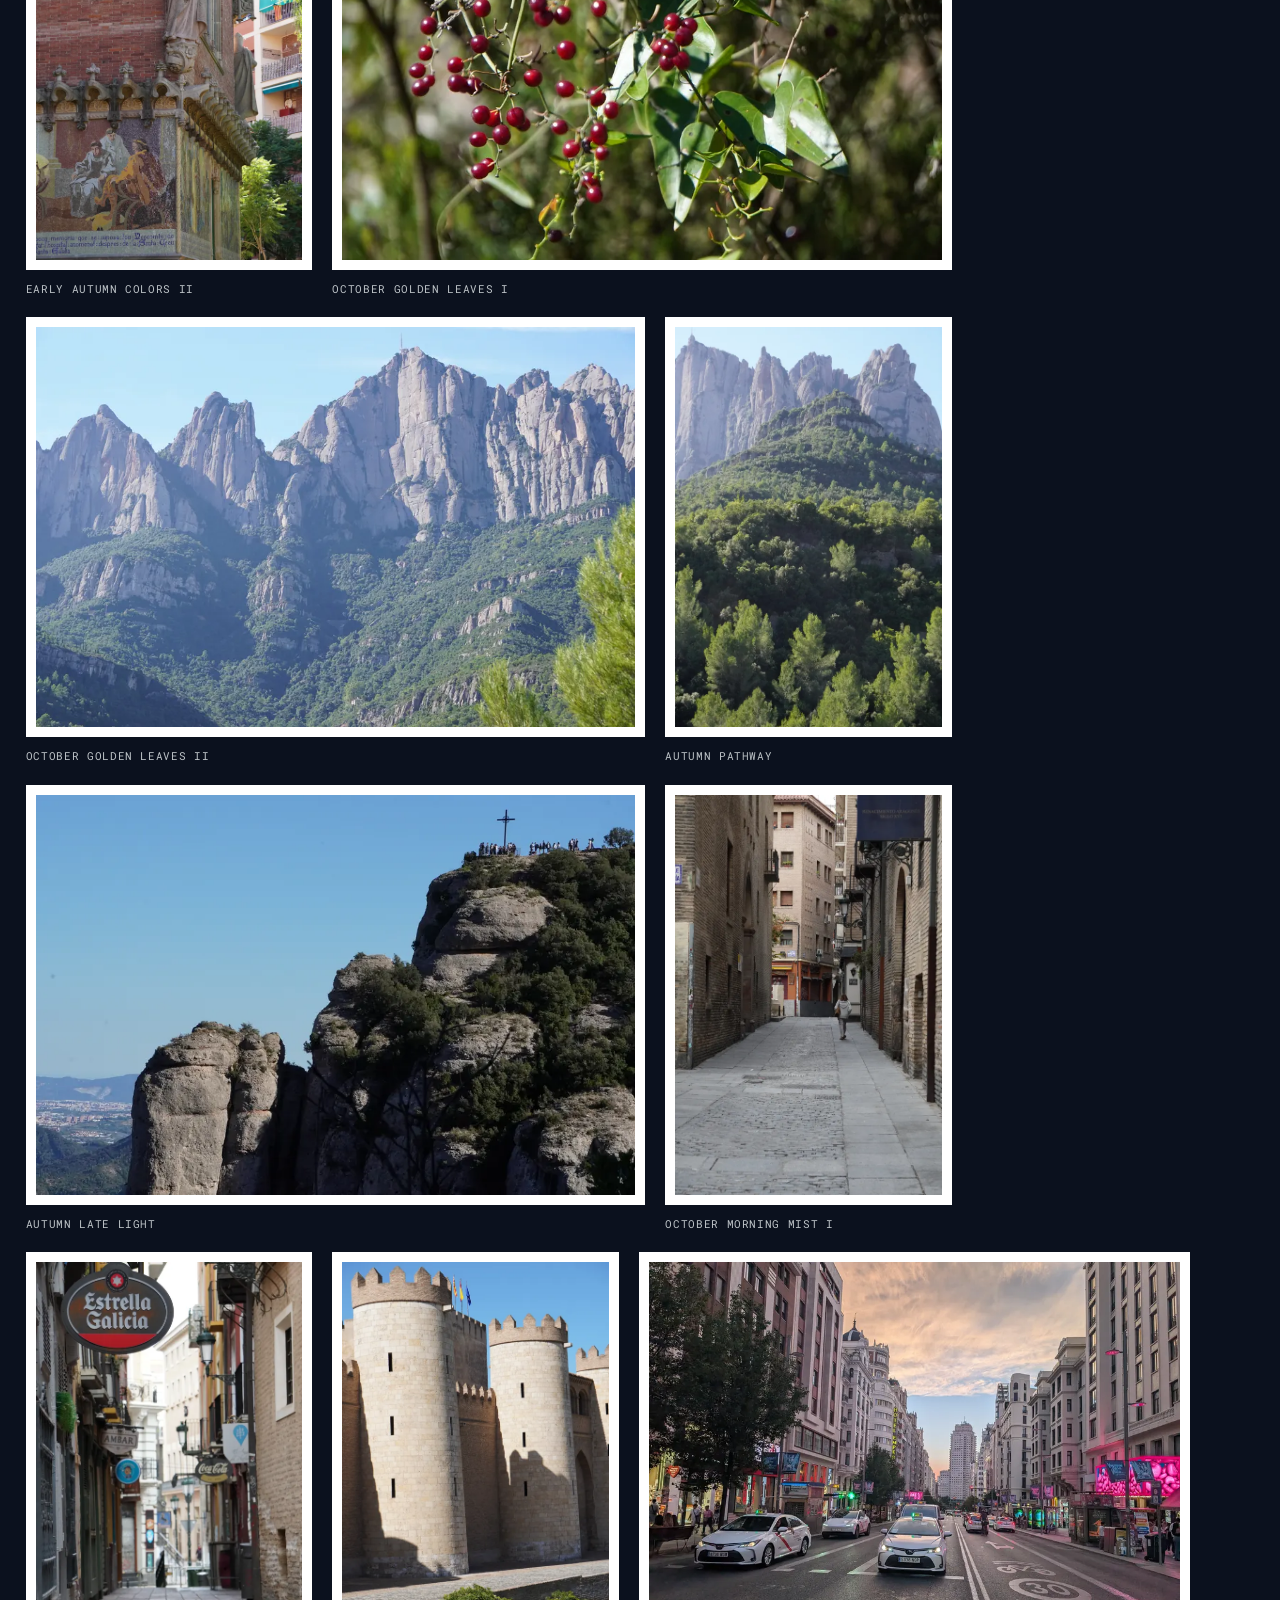
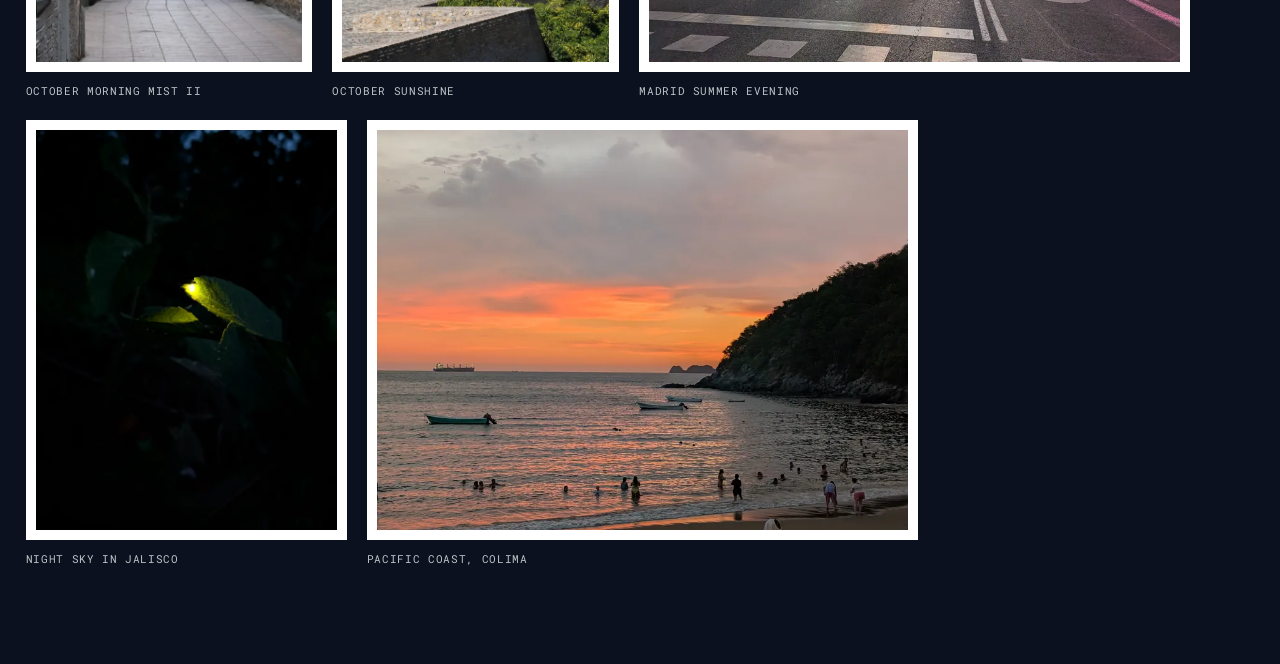
==== commit 5242551a: "Preparing first version." ====
--- a/index.html
+++ b/index.html
@@ -3,91 +3,233 @@
 <head>
     <meta charset="UTF-8">
     <meta name="viewport" content="width=device-width, initial-scale=1.0">
-    <title>Positronic Soul | Electronics & Code</title>
+    <title>My Webpage</title>
+    <link rel="preconnect" href="https://fonts.googleapis.com">
+    <link rel="stylesheet" href="https://fonts.googleapis.com/css2?family=Montserrat:wght@400;500;600;800&family=Poppins:ital,wght@0,100;0,300;0,400;0,700;1,400&family=Roboto+Mono:wght@400;500&display=swap">
     <link rel="stylesheet" href="css/style.css">
-    <link href="https://fonts.googleapis.com/css2?family=Inter:wght@400;600&family=JetBrains+Mono:wght@400;700&display=swap" rel="stylesheet">
 </head>
 <body>
-
-    <nav class="navbar">
-        <span class="brand">POSITRONIC SOUL</span>
-        <div class="nav-links">
-            <a href="#logs">Logs</a>
-            <a href="#youtube">YouTube</a>
-            <a href="#gallery">Gallery</a>
-        </div>
-    </nav>
-
-    <div class="main-container">
-
-        <header class="hero-section">
-            <div class="glitch-wrapper">
-                <h1 class="glitch" data-text="POSITRONIC SOUL">POSITRONIC SOUL</h1>
+    <div class="page">
+        <!-- Masthead (author info + nav) — flows with the page, doesn't pin -->
+        <header class="masthead">
+            <div class="masthead-info">
+                <h1>Steinmetz</h1>
+                <p>Me!</p>
+                <nav>
+                    <ul>
+                        <li><a href="#cv">CV</a></li>
+                        <li><a href="#projects">My Projects</a></li>
+                        <li><a href="#thoughts">Some Thoughts</a></li>
+                        <li><a href="#pictures">My Pictures</a></li>
+                        <li><a href="#learning">Learning</a></li>
+                    </ul>
+                </nav>
             </div>
-            <p class="subtitle">
-                Exploring the ghost in the machine. <br>
-                <span class="highlight">Power Electronics</span> • <span class="highlight">Embedded Systems</span> • <span class="highlight">Retro-Computing</span>
-            </p>
+            <!-- <figure class="masthead-photo">
+                <img src="assets/images/_DSC01634.JPG" alt="A snow-covered mountain cabin with a red brick chimney, seen through frost-covered branches.">
+                <figcaption>Snowbound cabin</figcaption>
+            </figure> -->
         </header>
 
-        <section id="youtube" class="bento-grid">
-            <div class="card video-card">
-                <div class="video-placeholder">
-                    <span>▶ Latest Transmission</span>
+        <!-- Main Content Area -->
+        <main class="content">
+                <a href="assets/cv.pdf">CV (PDF)</a>
+            </section>
+            <section id="pictures">
+                <h2>Pictures</h2>
+                <p>A glimpse to the world viewed through a camera.</p>
+                <div class="gallery">
+                    <figure class="gallery-item">
+                        <img src="assets/images/20251028_005006_66.webp" alt="A close-up of a flower in full bloom, with dewdrops on the petals." loading="lazy" decoding="async">
+                        <figcaption>Turns golden in the autumn</figcaption>
+                    </figure>
+                    <figure class="gallery-item">
+                        <img src="assets/images/20260118_154128.webp" alt="A peaceful scene of a small village with a church and a few houses, set in a sunny day." loading="lazy" decoding="async">
+                        <figcaption>Cold day in Are</figcaption>
+                    </figure>
+                    <figure class="gallery-item">
+                        <img src="assets/images/20260307_110040.webp" alt="A serene landscape with a clear blue sky and a few clouds, showing a peaceful countryside." loading="lazy" decoding="async">
+                        <figcaption>Uppsalas kyrka</figcaption>
+                    </figure>
+                    <figure class="gallery-item">
+                        <img src="assets/images/20260420_073226.webp" alt="A scenic view of a lake surrounded by mountains, with a small boat on the water." loading="lazy" decoding="async">
+                        <figcaption>Kungstradgarden turns pink to welcome the spring</figcaption>
+                    </figure>
+                    <figure class="gallery-item">
+                        <img src="assets/images/_DSC01634.webp" alt="A snow-covered mountain cabin with a red brick chimney, seen through frost-covered branches." loading="lazy" decoding="async">
+                        <figcaption>Nabisko National Park</figcaption>
+                    </figure>
+                    <figure class="gallery-item">
+                        <img src="assets/images/20260212_191139.webp" alt="Winter twilight in Sollentuna, Stockholm." loading="lazy" decoding="async">
+                        <figcaption>Winter evening in Stockholm</figcaption>
+                    </figure>
+                    <figure class="gallery-item">
+                        <img src="assets/images/20260214_024713.webp" alt="Starry night sky in northern Sweden." loading="lazy" decoding="async">
+                        <figcaption>Northern night sky I</figcaption>
+                    </figure>
+                    <figure class="gallery-item">
+                        <img src="assets/images/20260214_040657.webp" alt="Clear night sky and snowscape in northern Sweden." loading="lazy" decoding="async">
+                        <figcaption>Northern night sky II</figcaption>
+                    </figure>
+                    <figure class="gallery-item">
+                        <img src="assets/images/20260214_042351.webp" alt="Night sky before dawn in northern Sweden." loading="lazy" decoding="async">
+                        <figcaption>Northern night sky III</figcaption>
+                    </figure>
+                    <figure class="gallery-item">
+                        <img src="assets/images/20260409_192510.webp" alt="Evening light along the harbor in Hamburg." loading="lazy" decoding="async">
+                        <figcaption>Harbor lights, Hamburg</figcaption>
+                    </figure>
+                    <figure class="gallery-item">
+                        <img src="assets/images/20260409_203210.webp" alt="City lights and streets in Hamburg at night." loading="lazy" decoding="async">
+                        <figcaption>Night in Hamburg</figcaption>
+                    </figure>
+                    <figure class="gallery-item">
+                        <img src="assets/images/20260410_105323.webp" alt="Historic brick warehouses along a canal in Speicherstadt, Hamburg." loading="lazy" decoding="async">
+                        <figcaption>Speicherstadt canal</figcaption>
+                    </figure>
+                    <figure class="gallery-item">
+                        <img src="assets/images/20260410_110425.webp" alt="Red brick facades in Speicherstadt, Hamburg." loading="lazy" decoding="async">
+                        <figcaption>Speicherstadt architecture</figcaption>
+                    </figure>
+                    <figure class="gallery-item">
+                        <img src="assets/images/20260412_202117.webp" alt="Waterfront view in Hamburg at dusk." loading="lazy" decoding="async">
+                        <figcaption>Hamburg waterfront at dusk</figcaption>
+                    </figure>
+                    <figure class="gallery-item">
+                        <img src="assets/images/20260414_095757.webp" alt="Quiet countryside morning in Småland." loading="lazy" decoding="async">
+                        <figcaption>Quiet morning in Småland</figcaption>
+                    </figure>
+                    <figure class="gallery-item">
+                        <img src="assets/images/20260418_201729.webp" alt="Golden hour sunset over Stockholm waters." loading="lazy" decoding="async">
+                        <figcaption>Stockholm archipelago sunset</figcaption>
+                    </figure>
+                    <figure class="gallery-item">
+                        <img src="assets/images/20260426_185135.webp" alt="Peaceful spring evening in Sweden." loading="lazy" decoding="async">
+                        <figcaption>Spring twilight</figcaption>
+                    </figure>
+                    <figure class="gallery-item">
+                        <img src="assets/images/20260516_153105.webp" alt="Sunny May afternoon in Stockholm." loading="lazy" decoding="async">
+                        <figcaption>May afternoon, Stockholm</figcaption>
+                    </figure>
+                    <figure class="gallery-item">
+                        <img src="assets/images/20260517_151312.webp" alt="Greenery and streets in Stockholm in late spring." loading="lazy" decoding="async">
+                        <figcaption>Spring stroll, Stockholm</figcaption>
+                    </figure>
+                    <figure class="gallery-item">
+                        <img src="assets/images/20260530_201638.webp" alt="Late evening light in Stockholm." loading="lazy" decoding="async">
+                        <figcaption>May evening glow</figcaption>
+                    </figure>
+                    <figure class="gallery-item">
+                        <img src="assets/images/20260605_140738.webp" alt="Summer greenery and sunshine in Sweden." loading="lazy" decoding="async">
+                        <figcaption>Early summer bloom I</figcaption>
+                    </figure>
+                    <figure class="gallery-item">
+                        <img src="assets/images/20260605_141202.webp" alt="Sunlit trees and foliage in early June." loading="lazy" decoding="async">
+                        <figcaption>Early summer bloom II</figcaption>
+                    </figure>
+                    <figure class="gallery-item">
+                        <img src="assets/images/20260606_173659.webp" alt="June street scene in Stockholm." loading="lazy" decoding="async">
+                        <figcaption>June afternoon in town</figcaption>
+                    </figure>
+                    <figure class="gallery-item">
+                        <img src="assets/images/20260606_181044.webp" alt="Sweden National Day evening light." loading="lazy" decoding="async">
+                        <figcaption>National Day evening</figcaption>
+                    </figure>
+                    <figure class="gallery-item">
+                        <img src="assets/images/20260611_122439.webp" alt="Architecture and details of the Duomo in Milan." loading="lazy" decoding="async">
+                        <figcaption>Duomo di Milano I</figcaption>
+                    </figure>
+                    <figure class="gallery-item">
+                        <img src="assets/images/20260611_132315.webp" alt="Gothic spires and facade of Milan Cathedral." loading="lazy" decoding="async">
+                        <figcaption>Duomo di Milano II</figcaption>
+                    </figure>
+                    <figure class="gallery-item">
+                        <img src="assets/images/20260627_110826.webp" alt="Lush Swedish midsummer landscape." loading="lazy" decoding="async">
+                        <figcaption>Midsummer weekend I</figcaption>
+                    </figure>
+                    <figure class="gallery-item">
+                        <img src="assets/images/20260627_112741.webp" alt="Midsummer summer greenery under clear skies." loading="lazy" decoding="async">
+                        <figcaption>Midsummer weekend II</figcaption>
+                    </figure>
+                    <figure class="gallery-item">
+                        <img src="assets/images/20260731_005423.webp" alt="Night scene under the open sky." loading="lazy" decoding="async">
+                        <figcaption>Summer night stillness I</figcaption>
+                    </figure>
+                    <figure class="gallery-item">
+                        <img src="assets/images/20260731_005441.webp" alt="Quiet nocturnal landscape." loading="lazy" decoding="async">
+                        <figcaption>Summer night stillness II</figcaption>
+                    </figure>
+                    <figure class="gallery-item">
+                        <img src="assets/images/20260731_010239.webp" alt="Deep night atmosphere." loading="lazy" decoding="async">
+                        <figcaption>Late night sky I</figcaption>
+                    </figure>
+                    <figure class="gallery-item">
+                        <img src="assets/images/20260731_010249.webp" alt="Starry darkness and night silhouettes." loading="lazy" decoding="async">
+                        <figcaption>Late night sky II</figcaption>
+                    </figure>
+                    <figure class="gallery-item">
+                        <img src="assets/images/20260731_182525.webp" alt="Warm late afternoon light." loading="lazy" decoding="async">
+                        <figcaption>Late July golden hour I</figcaption>
+                    </figure>
+                    <figure class="gallery-item">
+                        <img src="assets/images/20260731_182555.webp" alt="Summer landscape bathed in golden hour sun." loading="lazy" decoding="async">
+                        <figcaption>Late July golden hour II</figcaption>
+                    </figure>
+                    <figure class="gallery-item">
+                        <img src="assets/images/20260731_191959.webp" alt="Sun dipping low over the summer horizon." loading="lazy" decoding="async">
+                        <figcaption>July dusk</figcaption>
+                    </figure>
+                    <figure class="gallery-item">
+                        <img src="assets/images/20260924_145920.webp" alt="First signs of autumn foliage." loading="lazy" decoding="async">
+                        <figcaption>Early autumn colors I</figcaption>
+                    </figure>
+                    <figure class="gallery-item">
+                        <img src="assets/images/20260924_151745.webp" alt="Autumn forest trail and changing leaves." loading="lazy" decoding="async">
+                        <figcaption>Early autumn colors II</figcaption>
+                    </figure>
+                    <figure class="gallery-item">
+                        <img src="assets/images/20261010_120312.webp" alt="Golden yellow birch leaves in October." loading="lazy" decoding="async">
+                        <figcaption>October golden leaves I</figcaption>
+                    </figure>
+                    <figure class="gallery-item">
+                        <img src="assets/images/20261010_120347.webp" alt="Canopy of golden autumn trees in sunlight." loading="lazy" decoding="async">
+                        <figcaption>October golden leaves II</figcaption>
+                    </figure>
+                    <figure class="gallery-item">
+                        <img src="assets/images/20261010_122856.webp" alt="Pathway through vibrant autumn foliage." loading="lazy" decoding="async">
+                        <figcaption>Autumn pathway</figcaption>
+                    </figure>
+                    <figure class="gallery-item">
+                        <img src="assets/images/20261010_160805.webp" alt="Warm afternoon light falling on yellow leaves." loading="lazy" decoding="async">
+                        <figcaption>Autumn late light</figcaption>
+                    </figure>
+                    <figure class="gallery-item">
+                        <img src="assets/images/20261011_094211.webp" alt="Crisp morning air and autumn colors." loading="lazy" decoding="async">
+                        <figcaption>October morning mist I</figcaption>
+                    </figure>
+                    <figure class="gallery-item">
+                        <img src="assets/images/20261011_094338.webp" alt="Fresh October morning landscape." loading="lazy" decoding="async">
+                        <figcaption>October morning mist II</figcaption>
+                    </figure>
+                    <figure class="gallery-item">
+                        <img src="assets/images/20261011_141124.webp" alt="Clear autumn day with blue skies and golden trees." loading="lazy" decoding="async">
+                        <figcaption>October sunshine</figcaption>
+                    </figure>
+                    <figure class="gallery-item">
+                        <img src="assets/images/PXL_20260712_194529980.webp" alt="Warm summer evening in Madrid." loading="lazy" decoding="async">
+                        <figcaption>Madrid summer evening</figcaption>
+                    </figure>
+                    <figure class="gallery-item">
+                        <img src="assets/images/PXL_20260730_015920812.NIGHT.webp" alt="Starry night sky in Jalisco, Mexico." loading="lazy" decoding="async">
+                        <figcaption>Night sky in Jalisco</figcaption>
+                    </figure>
+                    <figure class="gallery-item">
+                        <img src="assets/images/PXL_20260802_014050614.RAW-01.webp" alt="Coastal scenery along the Pacific in Colima, Mexico." loading="lazy" decoding="async">
+                        <figcaption>Pacific coast, Colima</figcaption>
+                    </figure>
                 </div>
-                <div class="card-content">
-                    <h3>Building a wBMS from Scratch</h3>
-                    <p>Part 1: The Circuit Design</p>
-                </div>
-            </div>
-
-            <div class="card status-card">
-                <span class="label">CURRENT STATUS</span>
-                <div class="status-indicator">
-                    <span class="dot"></span>
-                    <span>Debugging STM32</span>
-                </div>
-            </div>
-
-            <div class="card social-card">
-                <a href="#">YouTube &rarr;</a>
-                <a href="#">GitHub &rarr;</a>
-            </div>
-        </section>
-
-        <section id="logs" class="logs-section">
-            <h2 class="section-title">Experiment Logs</h2>
-            
-            <div class="timeline">
-                
-                <div class="log-entry">
-                    <div class="log-date">2026-02-09</div>
-                    <div class="log-content">
-                        <h3>High Voltage Test FAILED</h3>
-                        <p>The MOSFETs overheated immediately. I suspect the gate driver ringing is causing false turn-ons. Need to re-calculate the snubber circuit.</p>
-                        <div class="tags">
-                            <span class="tag">Fail</span>
-                            <span class="tag">Power Electronics</span>
-                        </div>
-                    </div>
-                </div>
-
-                <div class="log-entry">
-                    <div class="log-date">2026-02-02</div>
-                    <div class="log-content">
-                        <h3>Zorba The Bot: Chassis Design</h3>
-                        <p>3D printed the first prototype for the walker robot. Integrating the servo motors next week.</p>
-                        <div class="tags">
-                            <span class="tag">Robotics</span>
-                            <span class="tag">3D Printing</span>
-                        </div>
-                    </div>
-                </div>
-
-            </div>
-        </section>
-
+            </section>
+        </main>
     </div>
-
 </body>
-</html>+</html>
--- a/css/style.css
+++ b/css/style.css
@@ -1,234 +1,211 @@
-/* --- 1. CONFIGURATION --- */
 :root {
-    --bg-color: #050505;
-    --card-bg: #0f0f0f;
-    --text-main: #ffffff;
-    --text-muted: #888888;
-    
-    /* The "Positronic" Purple */
-    --accent: #8b5cf6;       
-    --accent-glow: rgba(139, 92, 246, 0.3);
-    
-    --font-main: 'Inter', sans-serif;
-    --font-code: 'JetBrains Mono', monospace;
-    
-    --radius: 12px;
-}
-
-* { box-sizing: border-box; margin: 0; padding: 0; }
+    /* --bg-color: #0b1120; Deep Navy — boldest/bluest of the options explored */
+    --text-color: #e7e9ec; /* primary text on dark */
+    --text-muted: #bdc3c7; /* nav links, secondary text */
+    --accent: #abbbe2; /* light tint of --bg-color's own hue, used for headings */
+    --header-font: 'Montserrat', 'Segoe UI', Tahoma, Geneva, Verdana, sans-serif;
+    --body-font: 'Poppins', 'Segoe UI', Tahoma, Geneva, Verdana, sans-serif;
+    --mono-font: 'Roboto Mono', 'Courier New', monospace; /* sober, keycap-like captions */
+
+    /* Other near-black options explored (swap --bg-color above to try one): */
+    /* --bg-color: #111216; */ /* Current — original, barely blue */
+    /* --bg-color: #10131c; */ /* Ink Blue — same weight, a shade more color */
+    /* --bg-color: #0d1117; */ /* Harbor — GitHub's dark canvas */
+    /* --bg-color: #131722; */ /* Slate Night — a touch lighter, charcoal-blue */
+    --bg-color: #0b111e; /* Darker Twilight — same navy hue as slate-900, lower lightness */
+    /* --bg-color: #0f172a; */ /* Twilight — Tailwind's slate-900, proper navy */
+}
+
+/* Basic Reset to ensure consistency across browsers */
+body, h1, h2, p, ul {
+    margin: 0;
+    padding: 0;
+}
 
 body {
+    font-family: var(--body-font); /* Poppins*/
+    font-size: 22px; /* base bump so every em-sized heading/label scales up with it */
+    line-height: 1.6;
+    color: var(--text-color);
     background-color: var(--bg-color);
-    color: var(--text-main);
-    font-family: var(--font-main);
-    line-height: 1.6;
-}
-
-/* --- 2. NAVIGATION --- */
-.navbar {
-    display: flex;
-    justify-content: space-between;
-    align-items: center;
-    padding: 20px 40px;
-    background: rgba(5, 5, 5, 0.8);
-    backdrop-filter: blur(10px);
-    position: sticky;
-    top: 0;
-    z-index: 100;
-    border-bottom: 1px solid #222;
-}
-
-.brand {
-    font-family: var(--font-code);
-    font-weight: 700;
-    letter-spacing: -1px;
-    color: var(--text-main);
-}
-
-.nav-links a {
+}
+
+/* Every hyperlink, site-wide. Replaces the browser default blue,
+   which reads as almost illegible against the dark background. */
+a {
+    color: var(--accent);
+    text-decoration-color: rgba(171, 187, 226, 0.4);
+    transition: color 0.3s ease;
+}
+
+a:hover {
+    color: #ffffff;
+}
+
+/* Every image, site-wide — a simple white mat/frame around the photo. */
+img {
+    display: block;
+    max-width: 100%;
+    height: auto;
+    border: 10px solid #ffffff;
+    box-sizing: border-box;
+}
+
+/* Every image sits in a <figure> with a small caption underneath — reset
+   the browser's default figure margin so our own flex/grid gaps do the
+   spacing instead. */
+figure {
+    margin: 0;
+}
+
+figcaption {
+    font-family: var(--mono-font);
+    font-size: 0.5em;
+    letter-spacing: 0.06em;
+    text-transform: uppercase;
     color: var(--text-muted);
-    text-decoration: none;
-    margin-left: 20px;
-    font-size: 0.9rem;
-    transition: color 0.2s;
-}
-
-.nav-links a:hover { color: var(--accent); }
-
-/* --- 3. HERO SECTION --- */
-.main-container {
-    max-width: 900px;
+    margin-top: 10px;
+}
+
+/* The whole page is one flowing column — no pinned rail, one scrollbar for everything.
+   Width scales with the viewport (rather than stopping at a fixed cap) so the page
+   actually spreads out on laptop/desktop screens instead of sitting in a fixed-width
+   strip with large empty margins; it still tops out at 1600px so text doesn't run
+   into unreadably long lines on very wide monitors. */
+.page {
+    width: min(96vw, 1600px);
     margin: 0 auto;
-    padding: 60px 20px;
-}
-
-.hero-section {
-    text-align: left;
-    margin-bottom: 60px;
-}
-
-.glitch {
-    font-size: 3.5rem;
-    font-family: var(--font-code);
-    font-weight: 700;
-    letter-spacing: -2px;
-    color: white;
+    padding: 72px 0 96px;
+    box-sizing: border-box;
+    display: flex;
+    flex-direction: column;
+    gap: 56px;
+}
+
+/* Masthead: author info + nav, scrolls away with the rest of the page.
+   On mobile it's a simple stack (info, then photo); on wide screens
+   (see the media query at the bottom) it becomes a row with the photo
+   sitting to the right of the info block. */
+.masthead {
+    display: flex;
+    flex-direction: column;
+    gap: 28px;
+}
+
+.masthead-info {
+    display: flex;
+    flex-direction: column;
+    gap: 10px;
+}
+
+.masthead h1 {
+    font-family: var(--header-font); /* Montserrat */
+    font-weight: 800;
+    font-size: 2.6em;
+}
+
+.masthead-info > p {
+    color: var(--text-muted);
+}
+
+.masthead-photo {
+    width: 100%;
+    max-width: 320px;
+}
+
+.masthead-photo img {
+    width: 100%;
+    aspect-ratio: 1 / 1;
+    object-fit: cover;
+}
+
+.masthead nav ul {
+    list-style-type: none; /* Removes the default bullet points */
+    display: flex;
+    flex-wrap: wrap;
+    gap: 8px 28px;
+    margin-top: 18px;
+}
+
+.masthead nav a {
+    color: var(--text-muted); /* Light gray for links */
+    text-decoration: none; /* Removes underlines */
+    font-size: 1.05em;
+    transition: color 0.3s ease; /* Smooth fade effect when hovering */
+}
+
+.masthead nav a:hover {
+    color: #ffffff; /* Turns pure white when you mouse over */
+}
+
+/* Main Content Area */
+.content {
+    display: flex;
+    flex-direction: column;
+    gap: 56px; /* Space between sections, replacing per-section margins */
+}
+
+.content h2 {
+    font-family: var(--header-font); /* Montserrat, same as quinncasey.com */
+    font-weight: 600;
+    font-size: 2em;
     margin-bottom: 15px;
-    /* Optional: We can add real glitch animation later */
-}
-
-.subtitle {
-    color: var(--text-muted);
-    font-size: 1.1rem;
-    max-width: 600px;
-}
-
-.highlight { color: var(--accent); }
-
-/* --- 4. BENTO GRID (Video & Status) --- */
-.bento-grid {
-    display: grid;
-    grid-template-columns: 2fr 1fr;
-    grid-template-rows: auto auto;
-    gap: 16px;
-    margin-bottom: 80px;
-}
-
-.card {
-    background: var(--card-bg);
-    border: 1px solid #222;
-    border-radius: var(--radius);
-    overflow: hidden;
-    transition: border-color 0.2s;
-}
-
-.card:hover { border-color: var(--accent); }
-
-/* The Main Video Card spans 2 rows on mobile, but here acts as anchor */
-.video-card {
-    grid-row: span 2;
-    display: flex;
-    flex-direction: column;
-}
-
-.video-placeholder {
-    background: #1a1a1a;
-    height: 250px;
-    display: flex;
-    align-items: center;
-    justify-content: center;
-    color: var(--text-muted);
-    font-family: var(--font-code);
-}
-
-.card-content { padding: 20px; }
-.card-content h3 { font-size: 1.1rem; margin-bottom: 5px; }
-
-/* Side Cards */
-.status-card, .social-card {
-    padding: 20px;
-    display: flex;
-    flex-direction: column;
-    justify-content: center;
-}
-
-.label {
-    font-size: 0.7rem;
-    text-transform: uppercase;
-    letter-spacing: 1px;
-    color: var(--text-muted);
-    margin-bottom: 10px;
-}
-
-.status-indicator {
-    display: flex;
-    align-items: center;
-    gap: 10px;
-    font-family: var(--font-code);
-    font-size: 0.9rem;
     color: var(--accent);
 }
 
-.dot {
-    width: 8px;
-    height: 8px;
-    background: var(--accent);
-    border-radius: 50%;
-    box-shadow: 0 0 10px var(--accent);
-    animation: pulse 2s infinite;
-}
-
-@keyframes pulse {
-    0% { opacity: 1; }
-    50% { opacity: 0.5; }
-    100% { opacity: 1; }
-}
-
-.social-card a {
-    color: white;
-    text-decoration: none;
-    font-family: var(--font-code);
-    margin-bottom: 5px;
-    display: block;
-}
-
-.social-card a:hover { text-decoration: underline; color: var(--accent); }
-
-/* --- 5. TIMELINE (The Logs) --- */
-.section-title {
-    font-family: var(--font-code);
-    font-size: 1.5rem;
-    margin-bottom: 30px;
-    border-left: 4px solid var(--accent);
-    padding-left: 15px;
-}
-
-.timeline {
-    border-left: 2px solid #222;
-    margin-left: 10px;
-    padding-left: 30px;
-}
-
-.log-entry {
-    position: relative;
-    margin-bottom: 40px;
-}
-
-/* The Dot on the timeline */
-.log-entry::before {
-    content: '';
-    position: absolute;
-    left: -37px; /* Adjust based on padding/border */
-    top: 5px;
-    width: 12px;
-    height: 12px;
-    background: var(--bg-color);
-    border: 2px solid var(--accent);
-    border-radius: 50%;
-}
-
-.log-date {
-    font-family: var(--font-code);
-    font-size: 0.85rem;
-    color: var(--accent);
-    margin-bottom: 5px;
-}
-
-.log-content h3 { margin-bottom: 10px; font-size: 1.2rem; }
-.log-content p { color: var(--text-muted); margin-bottom: 15px; }
-
-.tags { display: flex; gap: 10px; }
-.tag {
-    font-size: 0.75rem;
-    background: #1a1a1a;
-    padding: 4px 10px;
-    border-radius: 20px;
-    border: 1px solid #333;
-    color: #ccc;
-}
-
-/* --- RESPONSIVE --- */
-@media (max-width: 768px) {
-    .bento-grid { grid-template-columns: 1fr; }
-    .glitch { font-size: 2.5rem; }
-}+/* Photo row: every photo shares the same height, so they read as a uniform
+   set, but each keeps its own natural width/aspect ratio — no cropping or
+   stretching, unlike a forced-square grid. */
+.gallery {
+    display: flex;
+    flex-wrap: wrap;
+    gap: 20px;
+    margin-top: 24px;
+}
+
+.gallery-item {
+    flex: 0 0 auto;
+}
+
+.gallery-item img {
+    height: 220px;
+    width: auto;
+}
+
+/* Wide screens (laptop+): the masthead becomes a row with the photo on
+   the right instead of everything staying centered in a narrow column,
+   and the gallery photos step up in size along with the extra room. */
+@media (min-width: 860px) {
+    .masthead {
+        flex-direction: row;
+        align-items: center;
+        justify-content: space-between;
+        gap: 40px;
+    }
+
+    .masthead-info {
+        flex: 1;
+    }
+
+    .masthead-photo {
+        width: 340px;
+        max-width: 340px;
+        flex-shrink: 0;
+    }
+
+    .gallery-item img {
+        height: 420px;
+    }
+}
+
+/* Large desktop monitors: go further still — this is the "big proportions"*/
+@media (min-width: 1300px) {
+    .masthead-photo {
+        width: 420px;
+        max-width: 420px;
+    }
+
+    .gallery-item img {
+        height: 560px;
+    }
+}
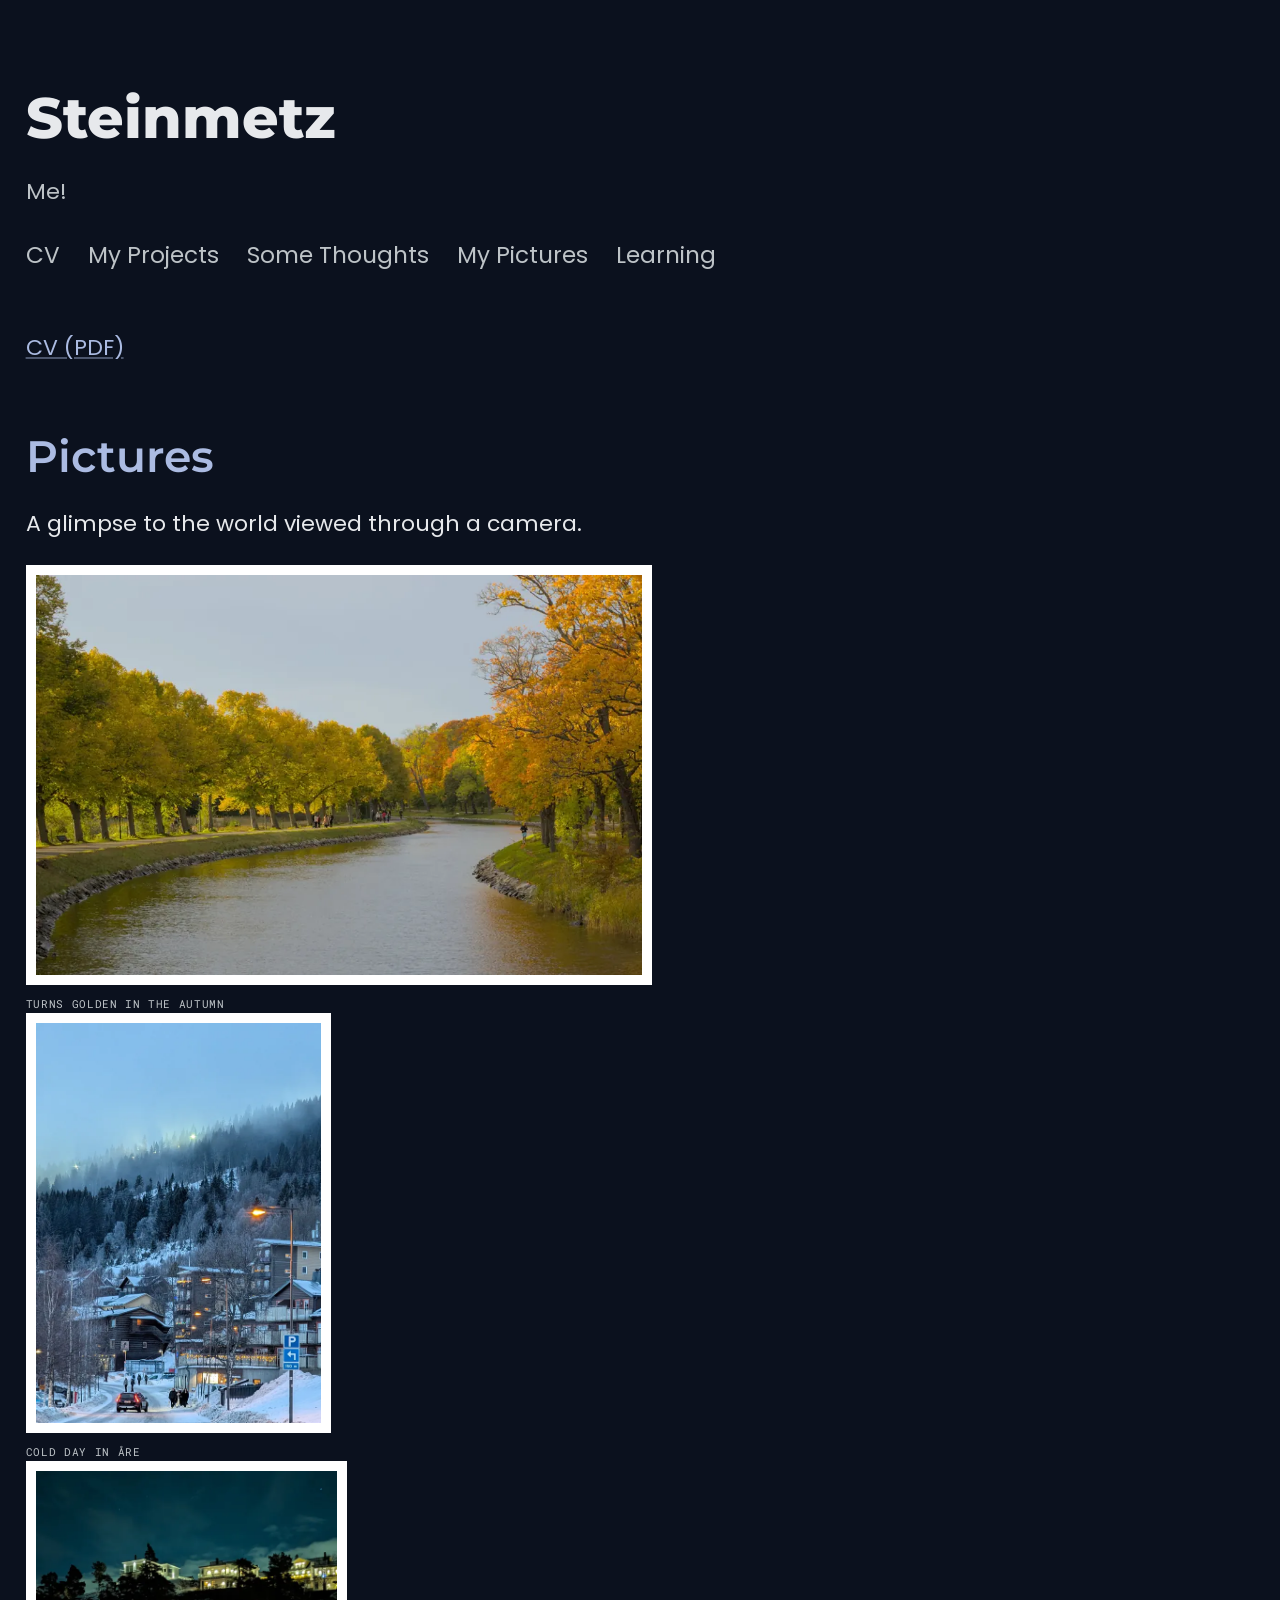
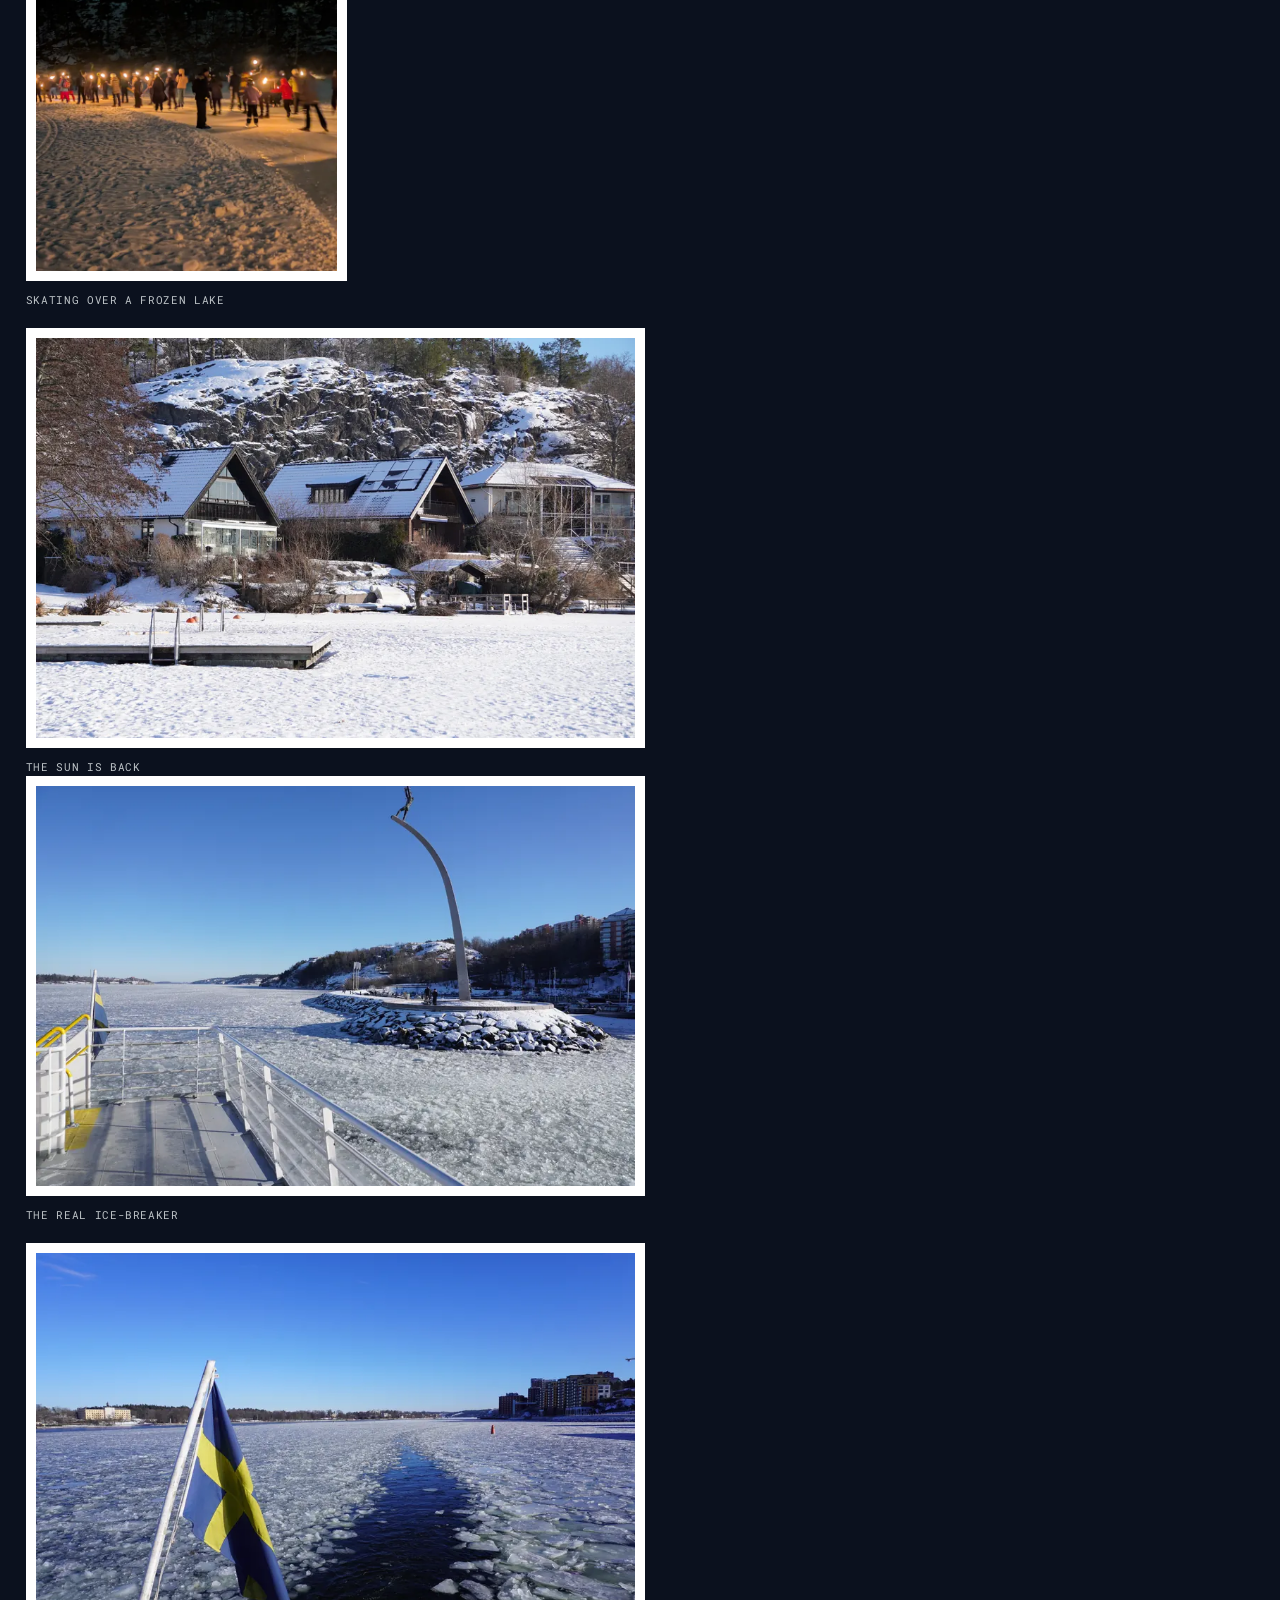
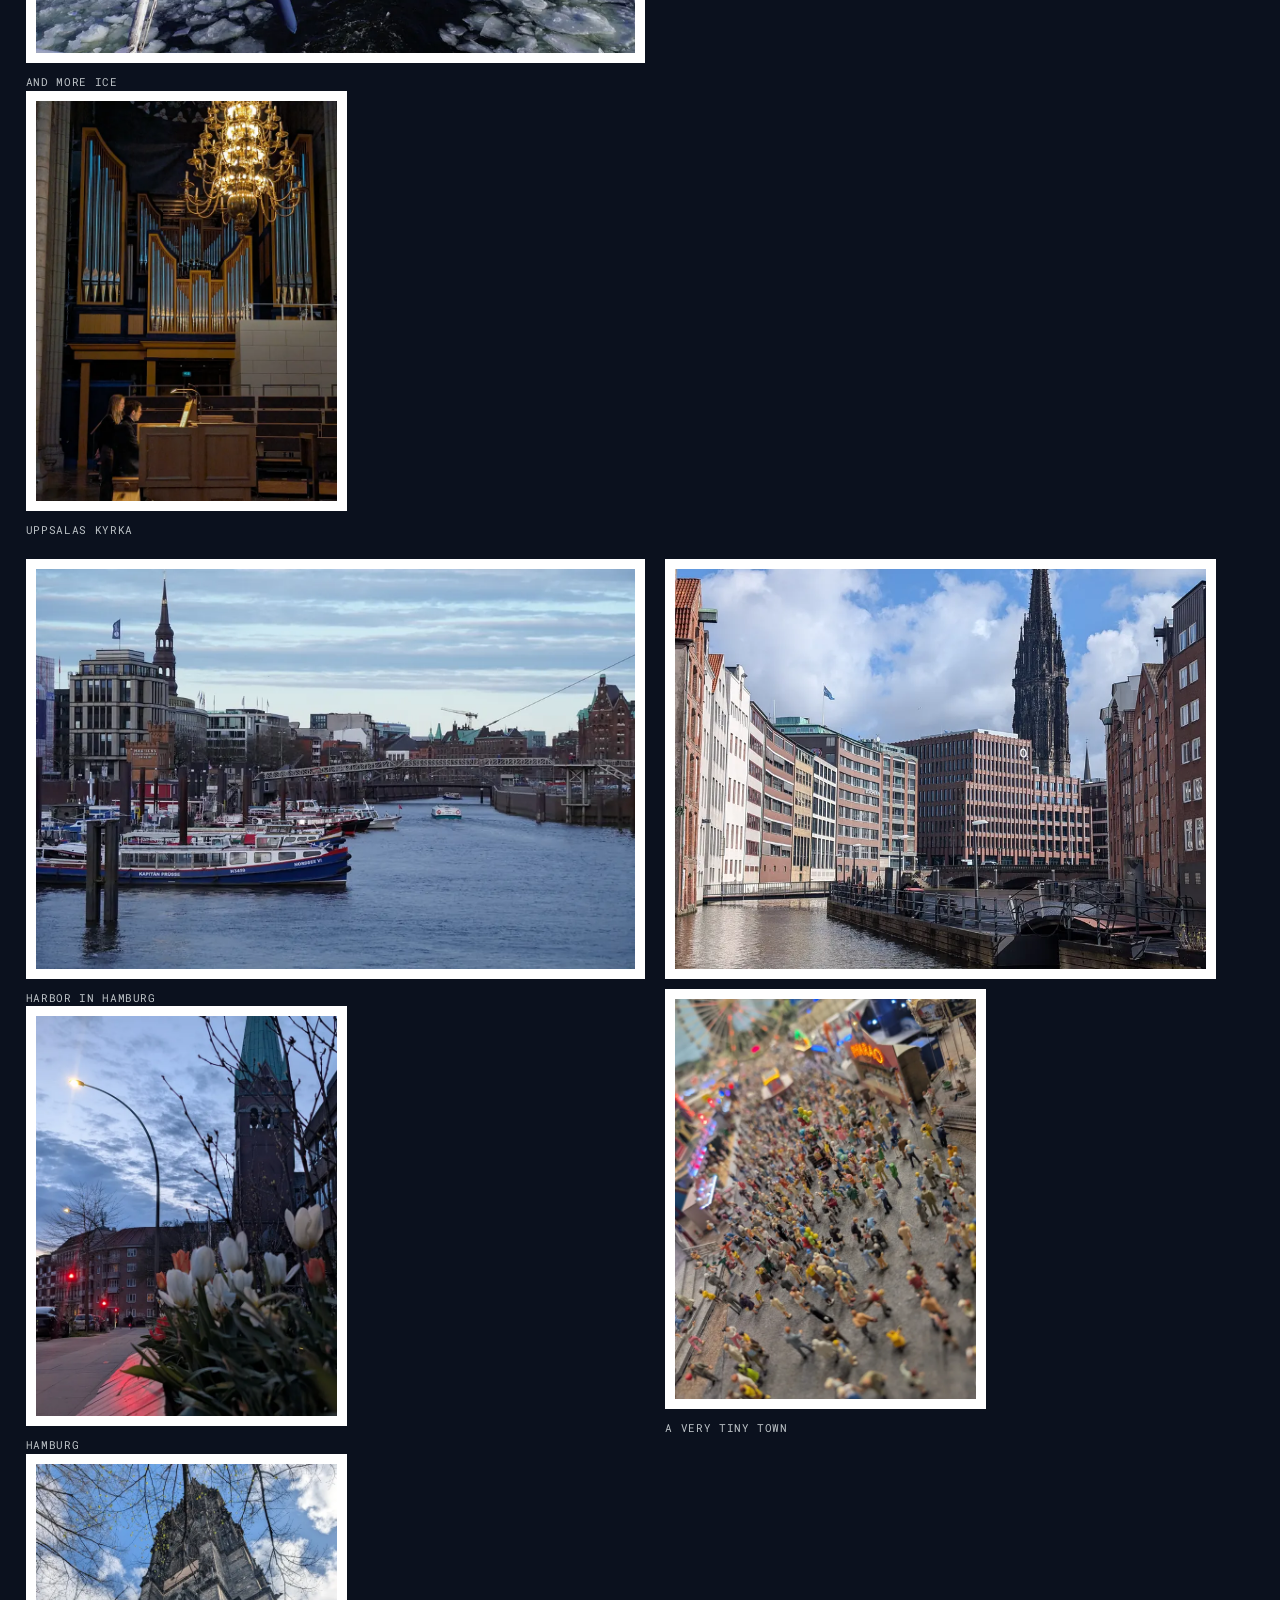
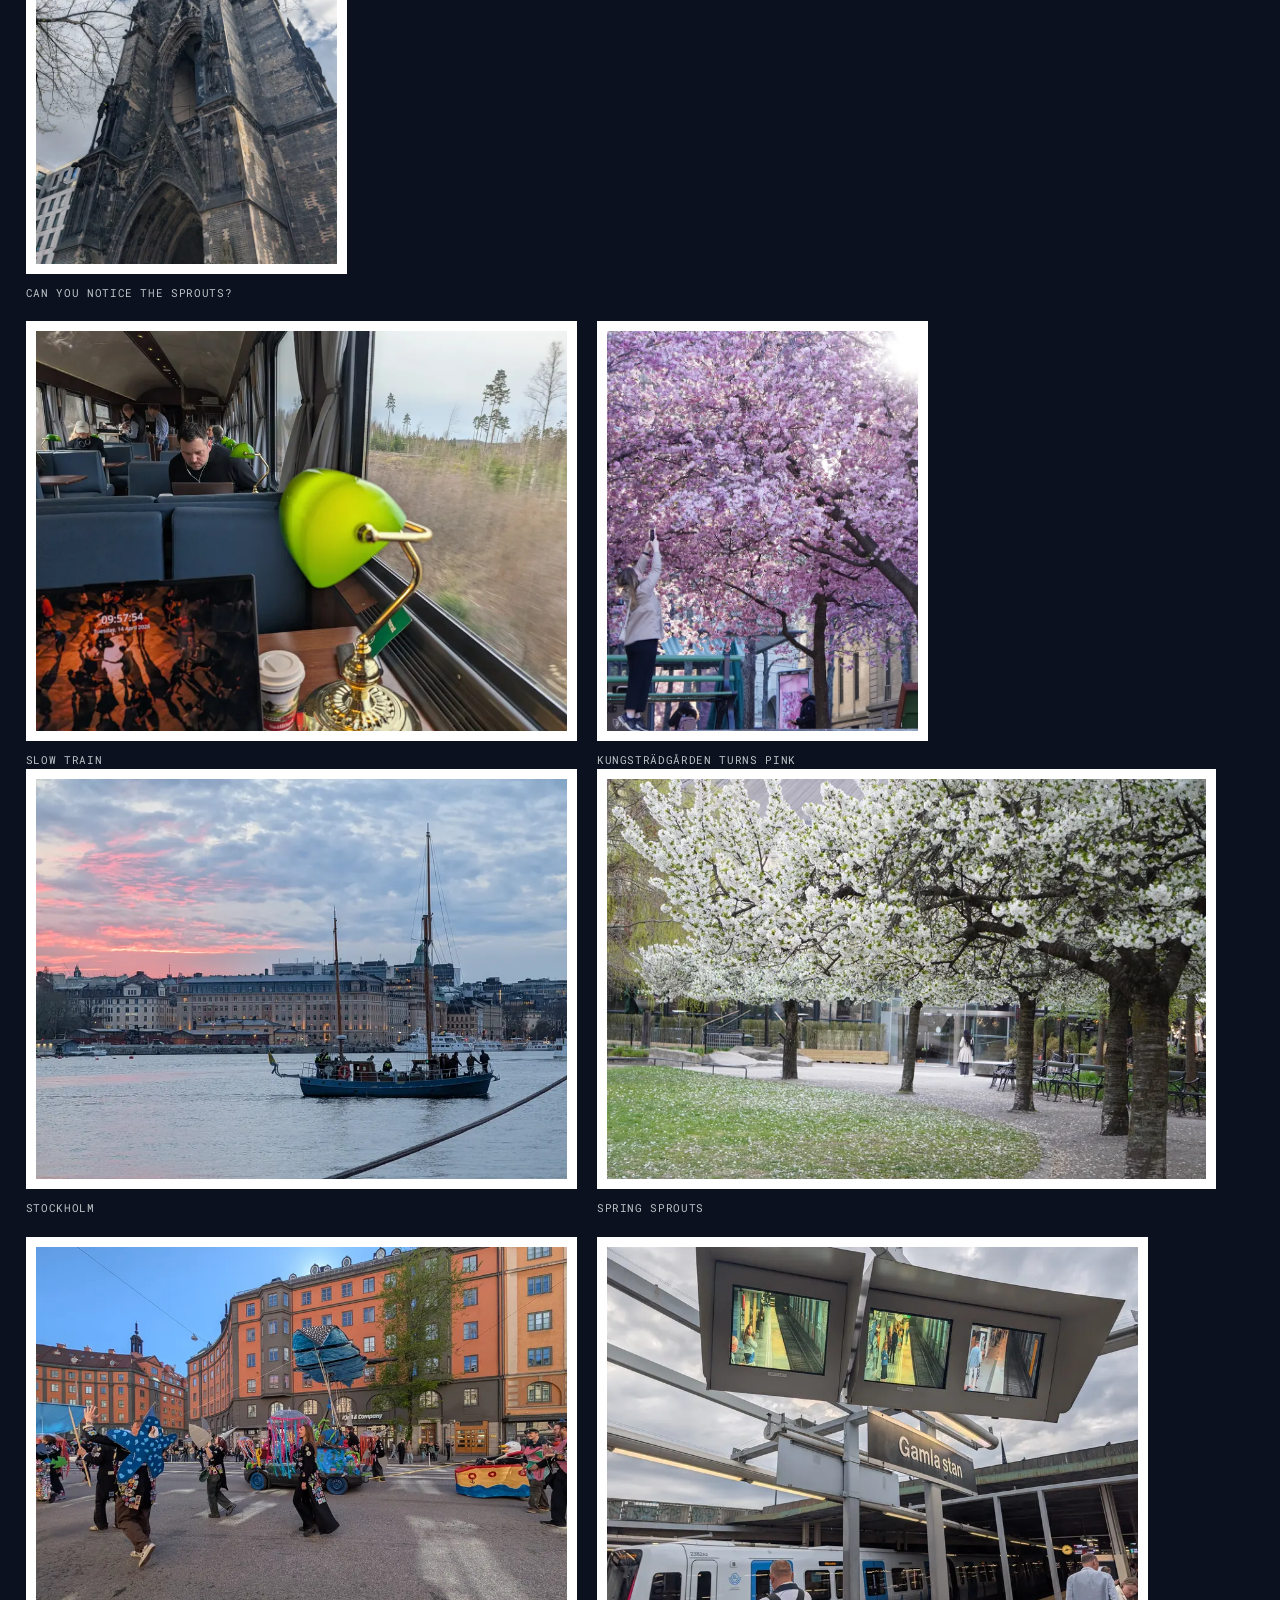
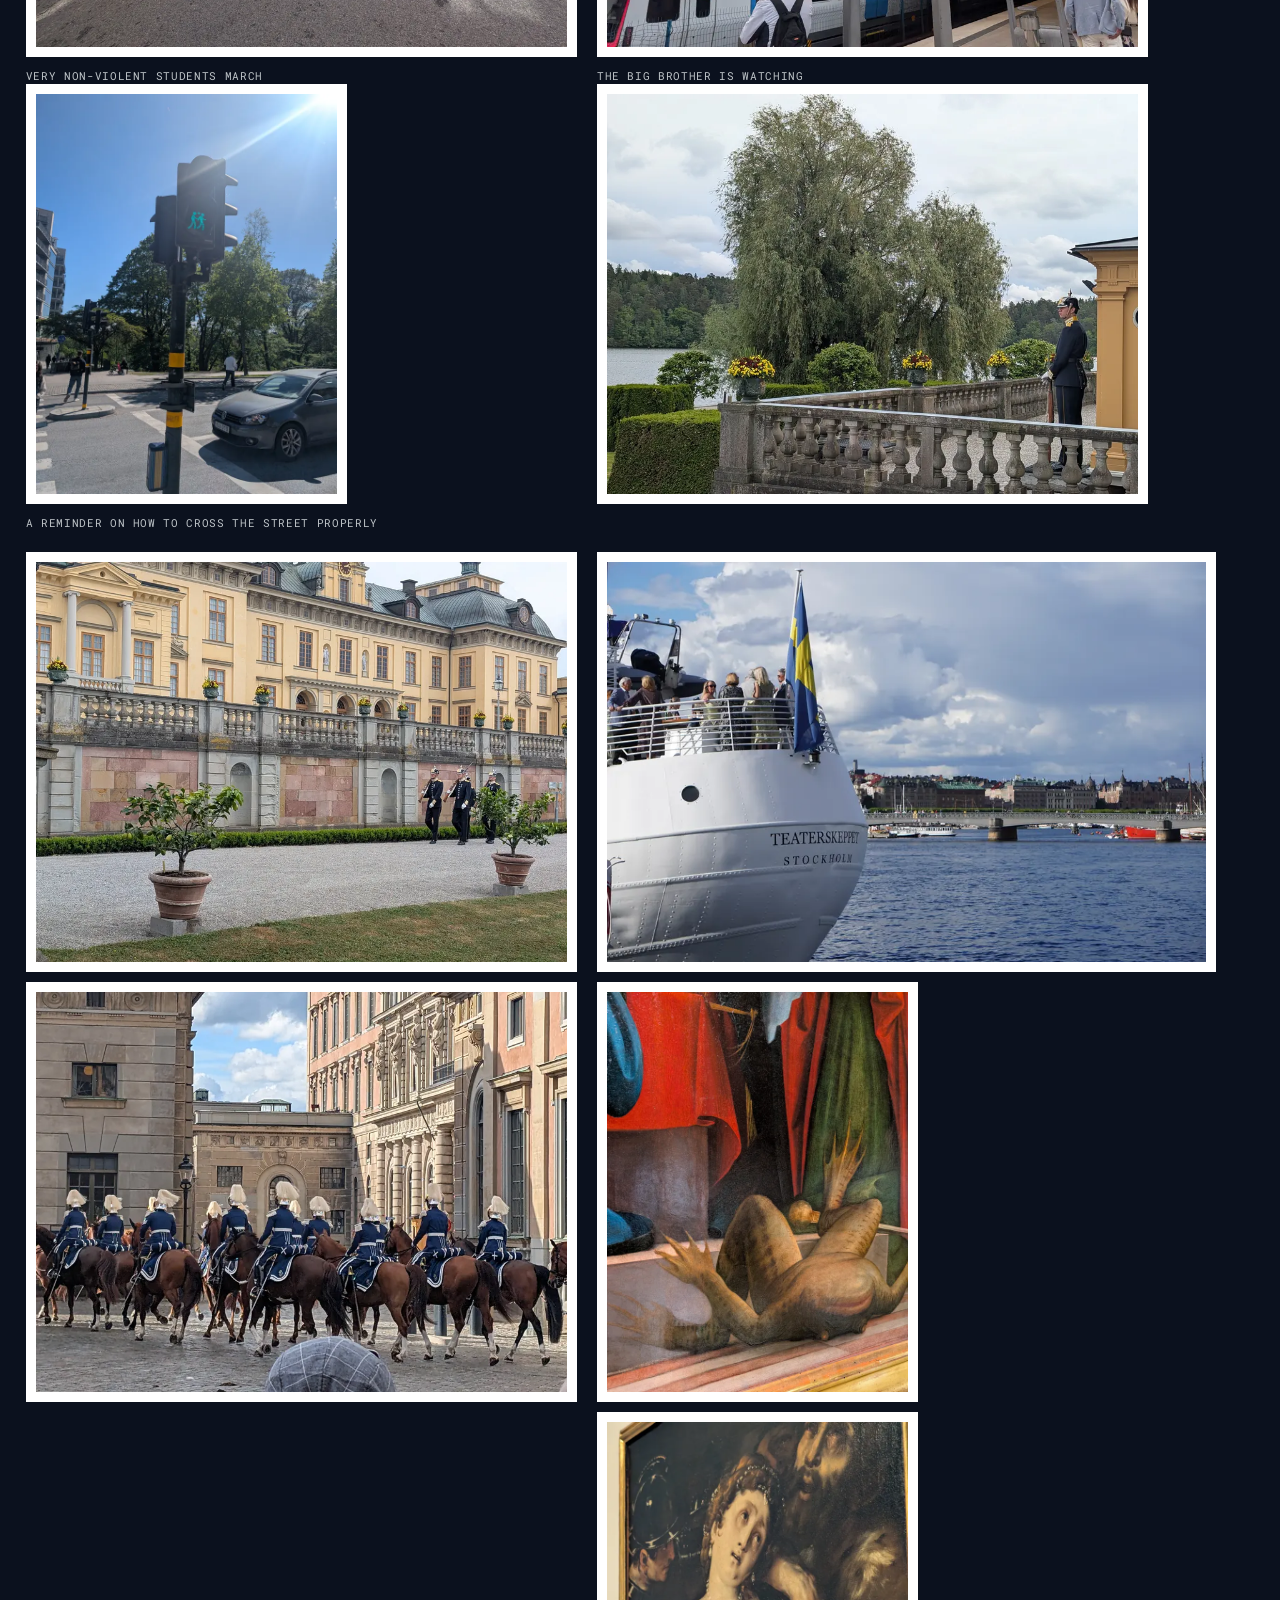
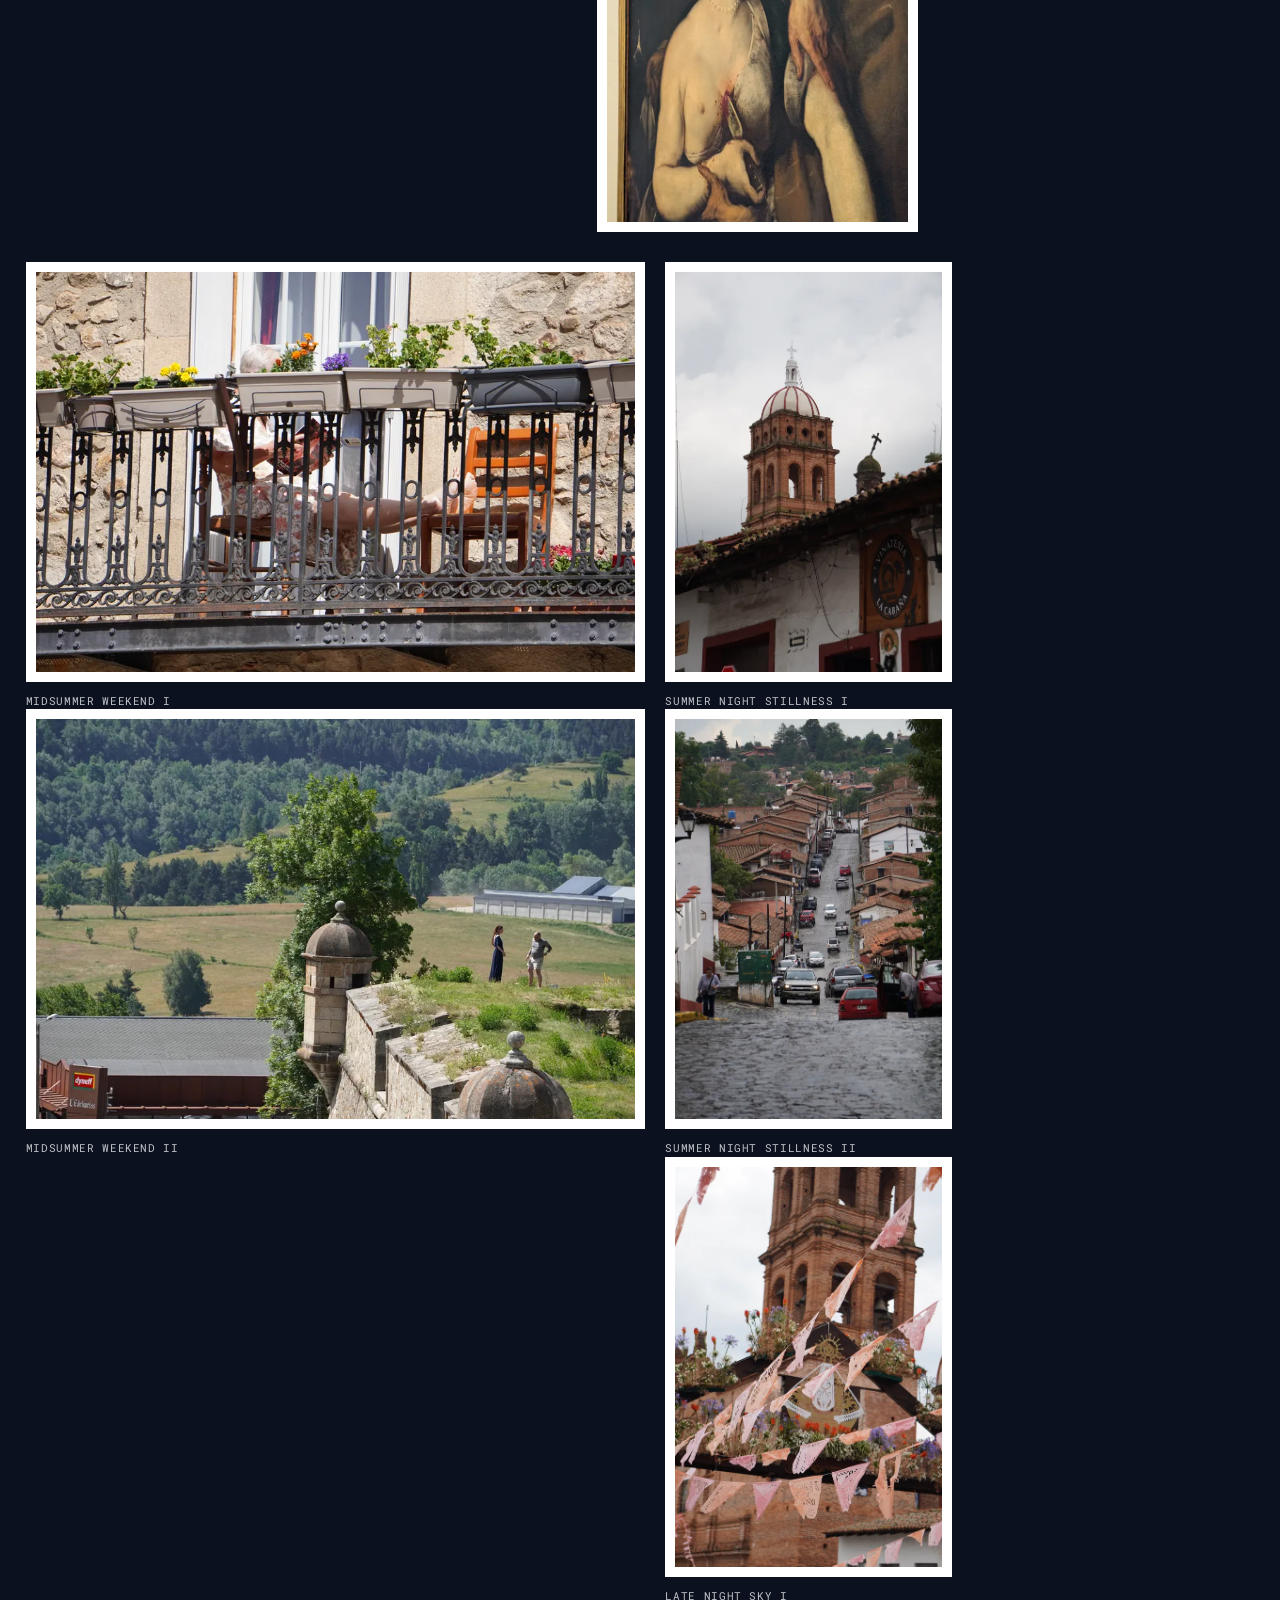
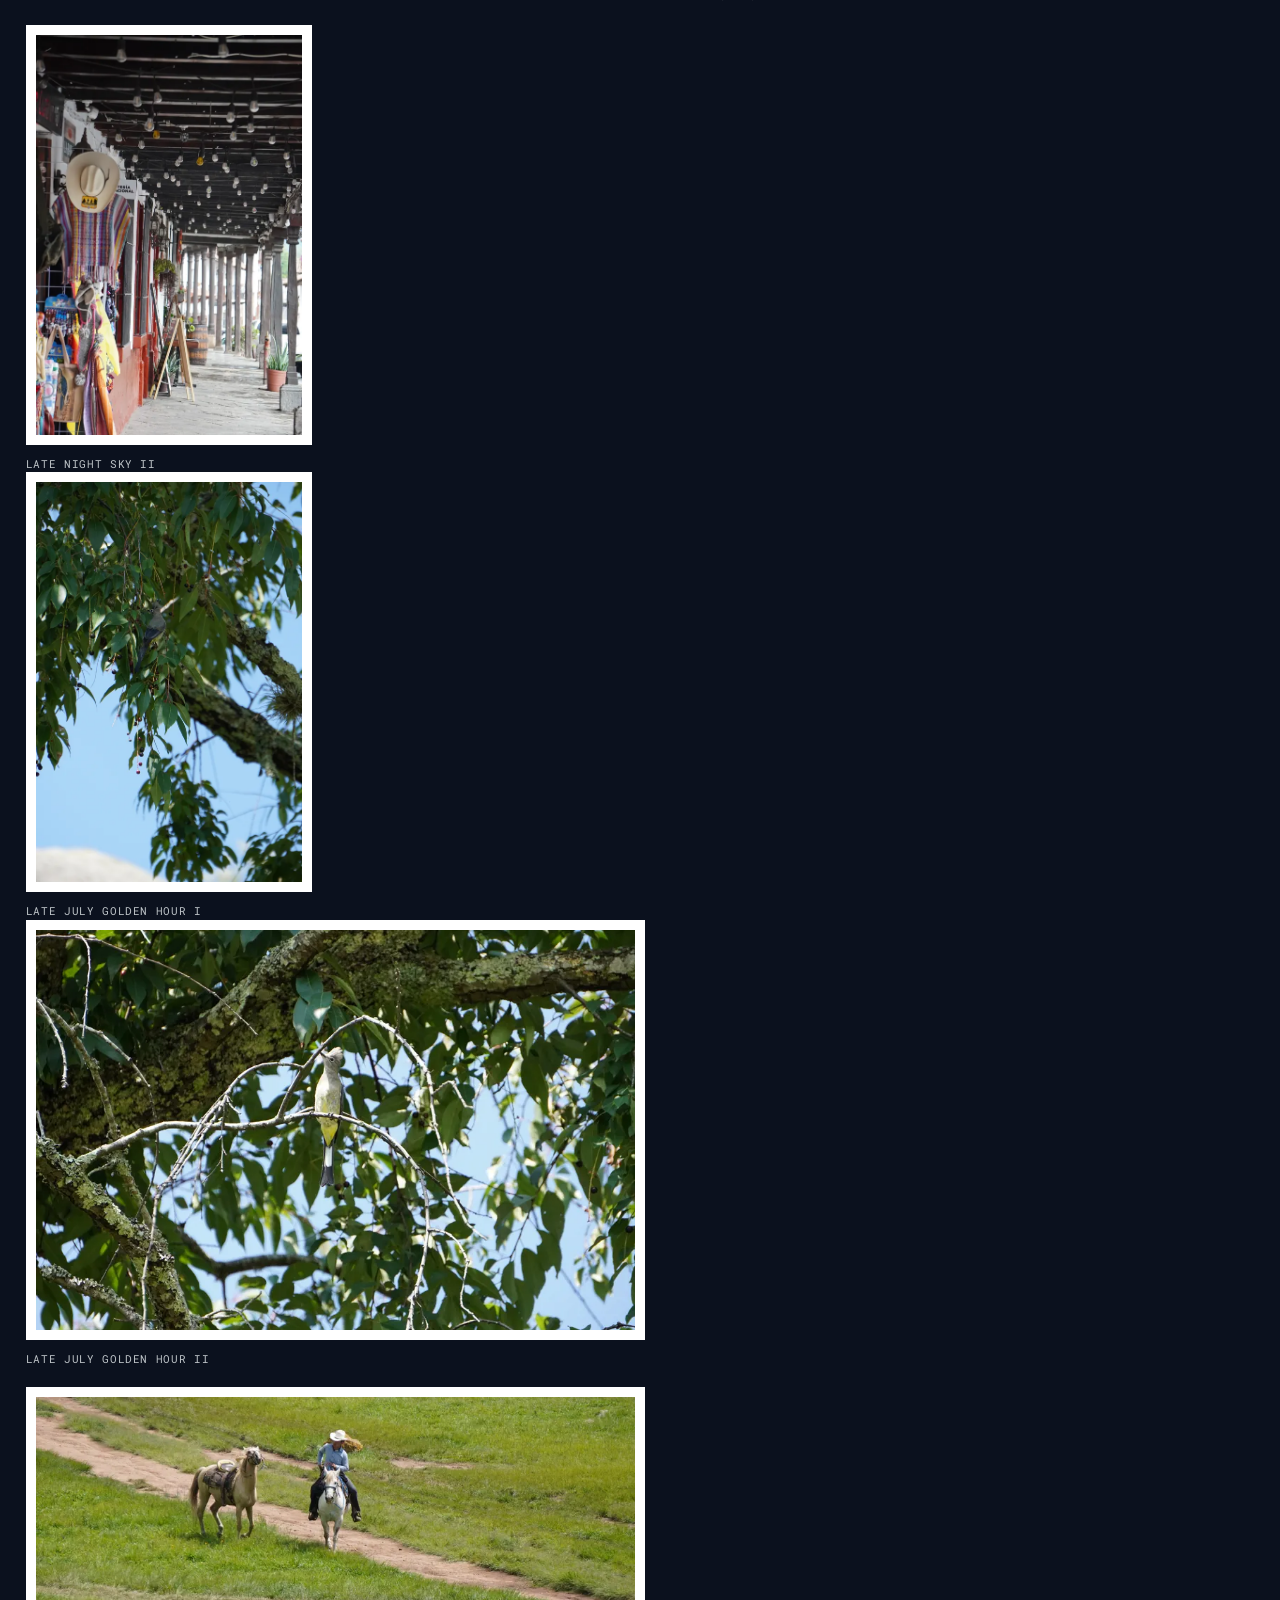
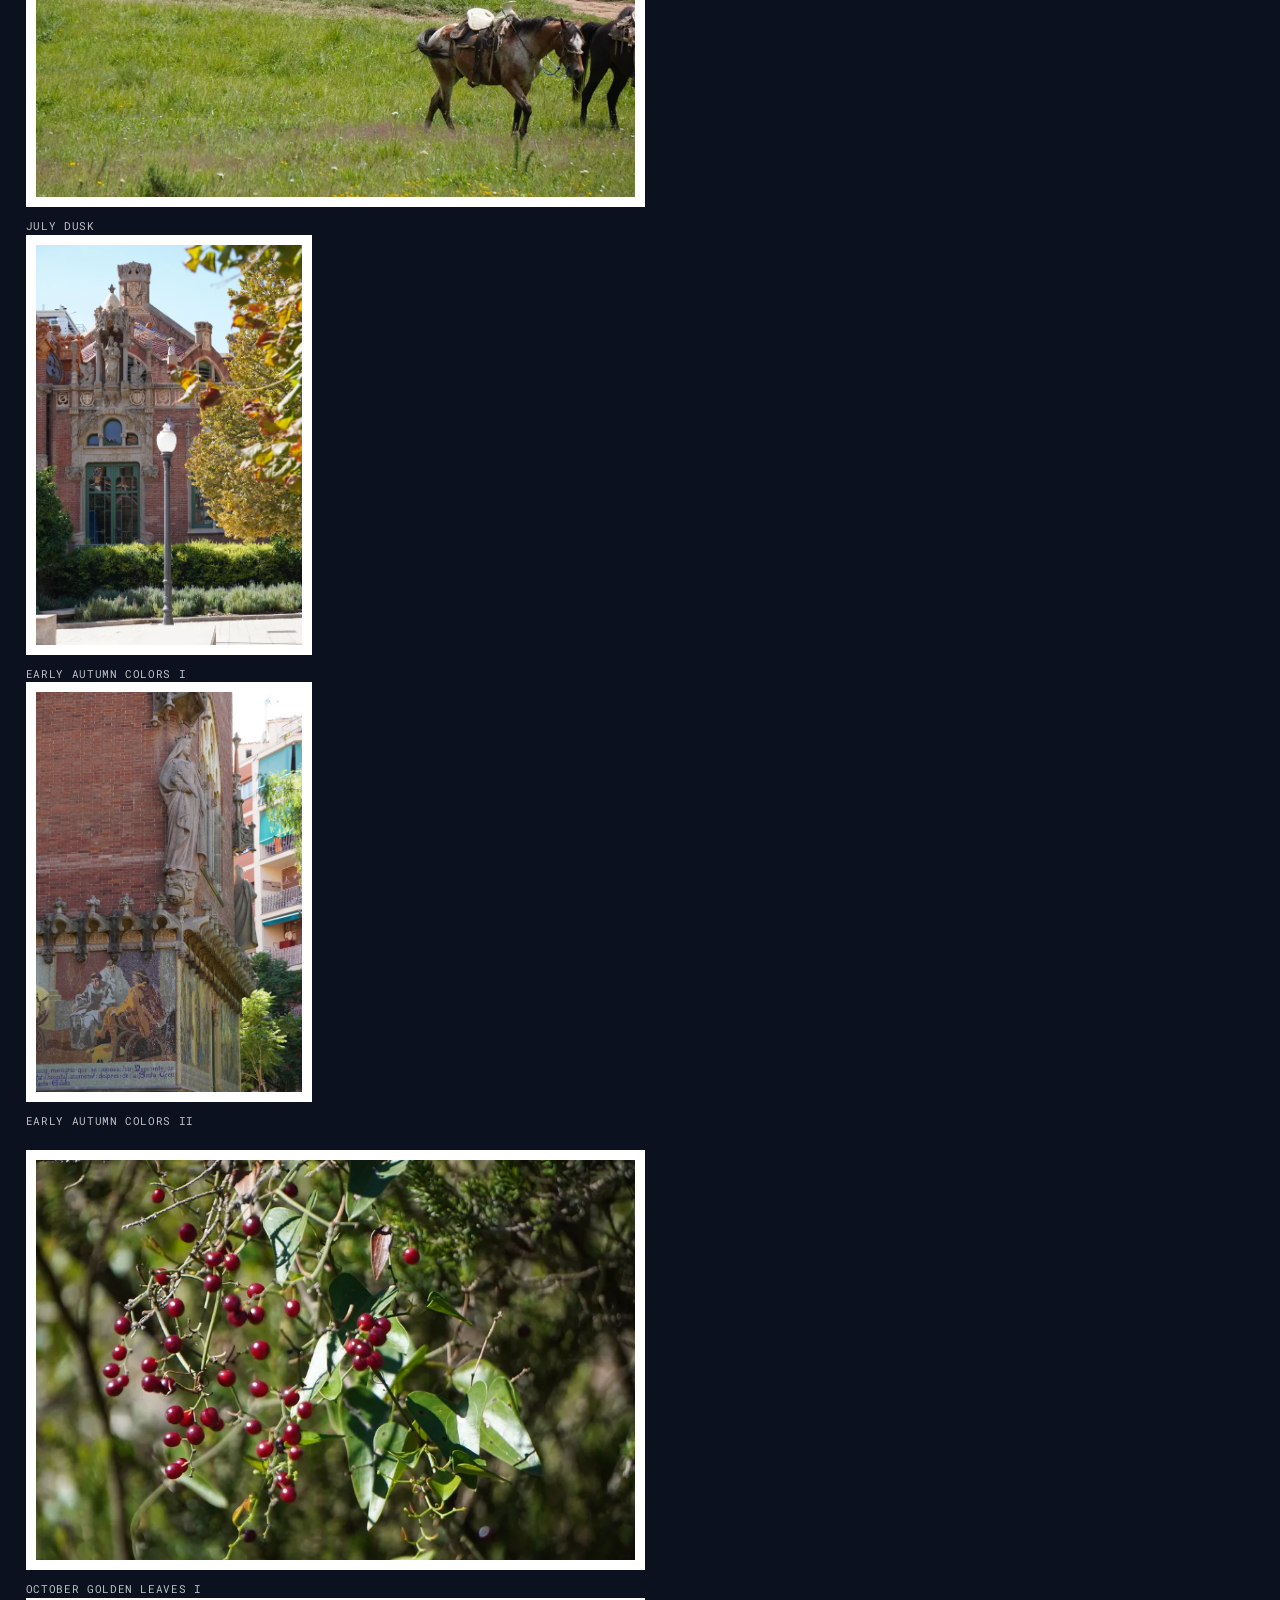
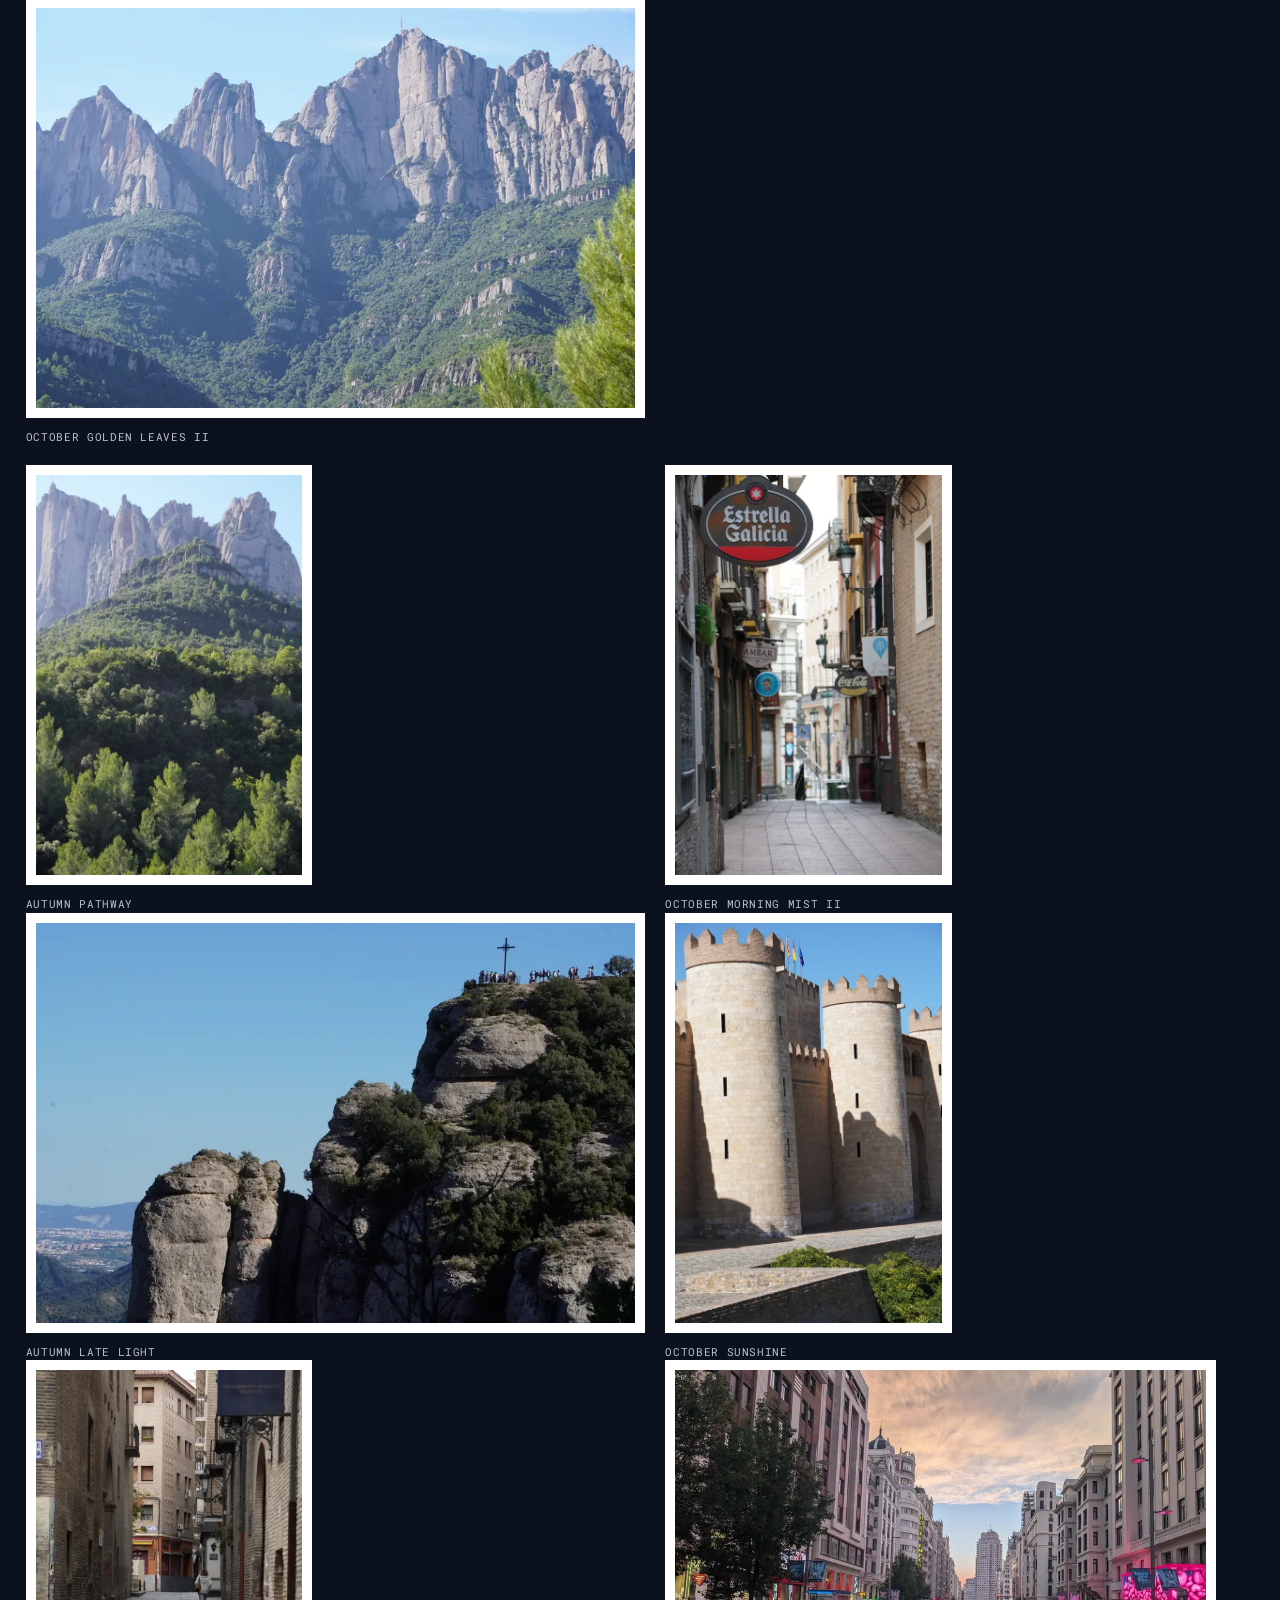
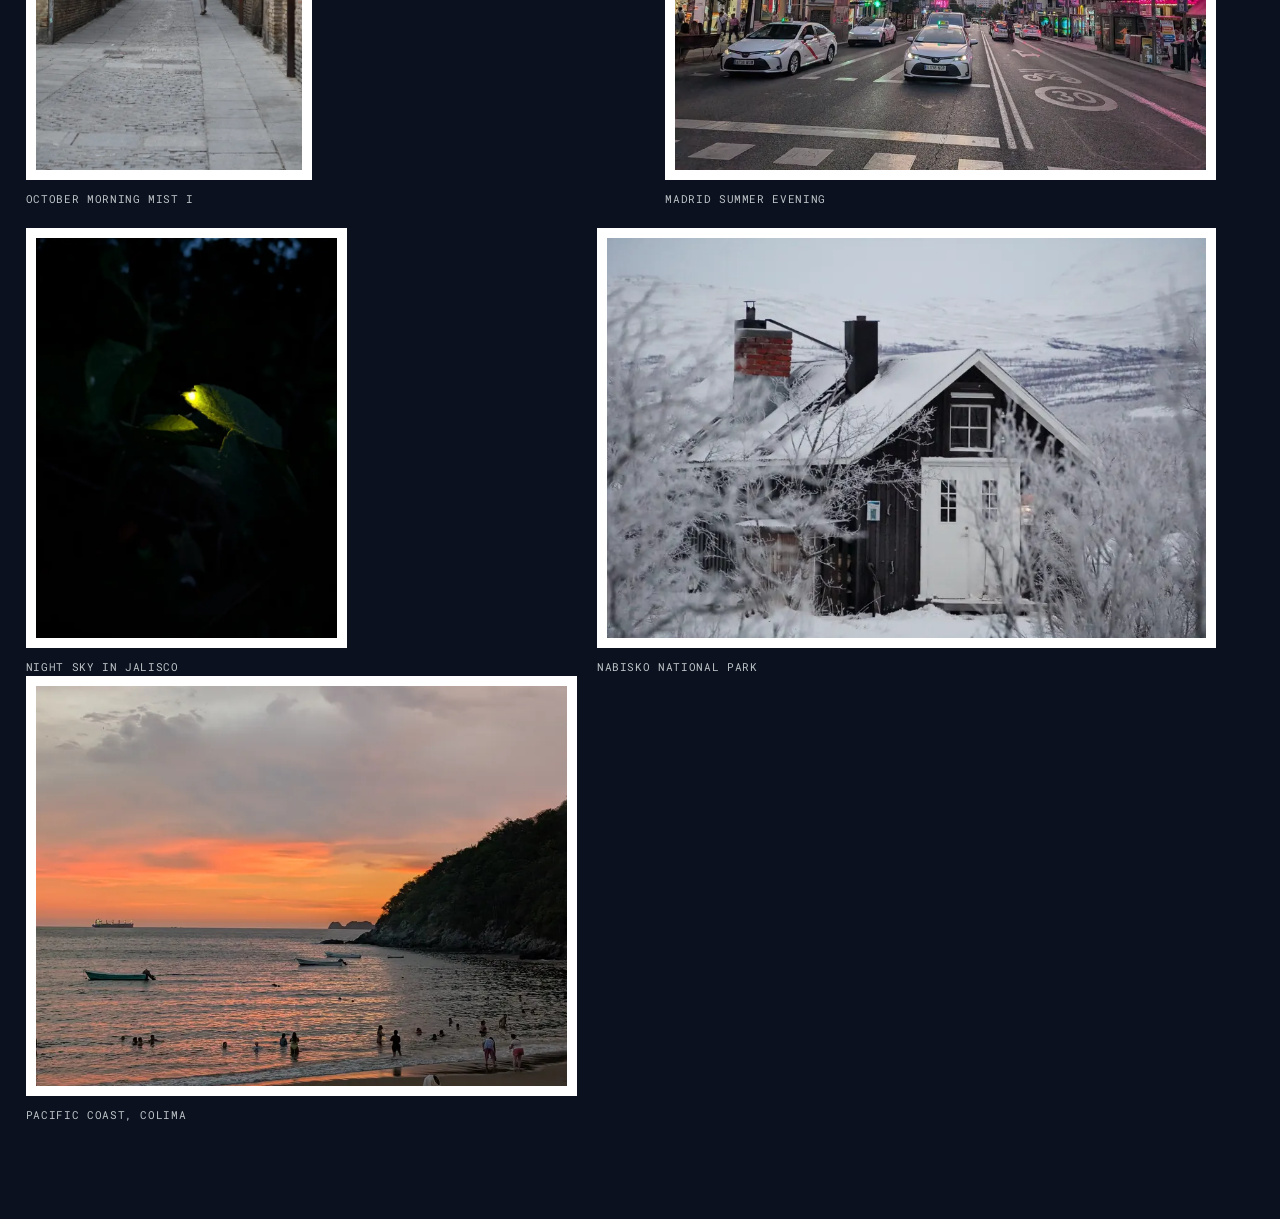
==== commit 41b8b147: "fixing captions" ====
--- a/index.html
+++ b/index.html
@@ -33,200 +33,241 @@
 
         <!-- Main Content Area -->
         <main class="content">
+            <section id="cv">
                 <a href="assets/cv.pdf">CV (PDF)</a>
             </section>
             <section id="pictures">
                 <h2>Pictures</h2>
                 <p>A glimpse to the world viewed through a camera.</p>
                 <div class="gallery">
-                    <figure class="gallery-item">
-                        <img src="assets/images/20251028_005006_66.webp" alt="A close-up of a flower in full bloom, with dewdrops on the petals." loading="lazy" decoding="async">
-                        <figcaption>Turns golden in the autumn</figcaption>
-                    </figure>
-                    <figure class="gallery-item">
-                        <img src="assets/images/20260118_154128.webp" alt="A peaceful scene of a small village with a church and a few houses, set in a sunny day." loading="lazy" decoding="async">
-                        <figcaption>Cold day in Are</figcaption>
-                    </figure>
-                    <figure class="gallery-item">
-                        <img src="assets/images/20260307_110040.webp" alt="A serene landscape with a clear blue sky and a few clouds, showing a peaceful countryside." loading="lazy" decoding="async">
-                        <figcaption>Uppsalas kyrka</figcaption>
-                    </figure>
-                    <figure class="gallery-item">
-                        <img src="assets/images/20260420_073226.webp" alt="A scenic view of a lake surrounded by mountains, with a small boat on the water." loading="lazy" decoding="async">
-                        <figcaption>Kungstradgarden turns pink to welcome the spring</figcaption>
-                    </figure>
-                    <figure class="gallery-item">
-                        <img src="assets/images/_DSC01634.webp" alt="A snow-covered mountain cabin with a red brick chimney, seen through frost-covered branches." loading="lazy" decoding="async">
-                        <figcaption>Nabisko National Park</figcaption>
-                    </figure>
-                    <figure class="gallery-item">
-                        <img src="assets/images/20260212_191139.webp" alt="Winter twilight in Sollentuna, Stockholm." loading="lazy" decoding="async">
-                        <figcaption>Winter evening in Stockholm</figcaption>
-                    </figure>
-                    <figure class="gallery-item">
-                        <img src="assets/images/20260214_024713.webp" alt="Starry night sky in northern Sweden." loading="lazy" decoding="async">
-                        <figcaption>Northern night sky I</figcaption>
-                    </figure>
-                    <figure class="gallery-item">
-                        <img src="assets/images/20260214_040657.webp" alt="Clear night sky and snowscape in northern Sweden." loading="lazy" decoding="async">
-                        <figcaption>Northern night sky II</figcaption>
-                    </figure>
-                    <figure class="gallery-item">
-                        <img src="assets/images/20260214_042351.webp" alt="Night sky before dawn in northern Sweden." loading="lazy" decoding="async">
-                        <figcaption>Northern night sky III</figcaption>
-                    </figure>
-                    <figure class="gallery-item">
-                        <img src="assets/images/20260409_192510.webp" alt="Evening light along the harbor in Hamburg." loading="lazy" decoding="async">
-                        <figcaption>Harbor lights, Hamburg</figcaption>
-                    </figure>
-                    <figure class="gallery-item">
-                        <img src="assets/images/20260409_203210.webp" alt="City lights and streets in Hamburg at night." loading="lazy" decoding="async">
-                        <figcaption>Night in Hamburg</figcaption>
-                    </figure>
-                    <figure class="gallery-item">
-                        <img src="assets/images/20260410_105323.webp" alt="Historic brick warehouses along a canal in Speicherstadt, Hamburg." loading="lazy" decoding="async">
-                        <figcaption>Speicherstadt canal</figcaption>
-                    </figure>
-                    <figure class="gallery-item">
-                        <img src="assets/images/20260410_110425.webp" alt="Red brick facades in Speicherstadt, Hamburg." loading="lazy" decoding="async">
-                        <figcaption>Speicherstadt architecture</figcaption>
-                    </figure>
-                    <figure class="gallery-item">
-                        <img src="assets/images/20260412_202117.webp" alt="Waterfront view in Hamburg at dusk." loading="lazy" decoding="async">
-                        <figcaption>Hamburg waterfront at dusk</figcaption>
-                    </figure>
-                    <figure class="gallery-item">
-                        <img src="assets/images/20260414_095757.webp" alt="Quiet countryside morning in Småland." loading="lazy" decoding="async">
-                        <figcaption>Quiet morning in Småland</figcaption>
-                    </figure>
-                    <figure class="gallery-item">
-                        <img src="assets/images/20260418_201729.webp" alt="Golden hour sunset over Stockholm waters." loading="lazy" decoding="async">
-                        <figcaption>Stockholm archipelago sunset</figcaption>
-                    </figure>
-                    <figure class="gallery-item">
-                        <img src="assets/images/20260426_185135.webp" alt="Peaceful spring evening in Sweden." loading="lazy" decoding="async">
-                        <figcaption>Spring twilight</figcaption>
-                    </figure>
-                    <figure class="gallery-item">
-                        <img src="assets/images/20260516_153105.webp" alt="Sunny May afternoon in Stockholm." loading="lazy" decoding="async">
-                        <figcaption>May afternoon, Stockholm</figcaption>
-                    </figure>
-                    <figure class="gallery-item">
-                        <img src="assets/images/20260517_151312.webp" alt="Greenery and streets in Stockholm in late spring." loading="lazy" decoding="async">
-                        <figcaption>Spring stroll, Stockholm</figcaption>
-                    </figure>
-                    <figure class="gallery-item">
-                        <img src="assets/images/20260530_201638.webp" alt="Late evening light in Stockholm." loading="lazy" decoding="async">
-                        <figcaption>May evening glow</figcaption>
-                    </figure>
-                    <figure class="gallery-item">
-                        <img src="assets/images/20260605_140738.webp" alt="Summer greenery and sunshine in Sweden." loading="lazy" decoding="async">
-                        <figcaption>Early summer bloom I</figcaption>
-                    </figure>
-                    <figure class="gallery-item">
-                        <img src="assets/images/20260605_141202.webp" alt="Sunlit trees and foliage in early June." loading="lazy" decoding="async">
-                        <figcaption>Early summer bloom II</figcaption>
-                    </figure>
-                    <figure class="gallery-item">
-                        <img src="assets/images/20260606_173659.webp" alt="June street scene in Stockholm." loading="lazy" decoding="async">
-                        <figcaption>June afternoon in town</figcaption>
-                    </figure>
-                    <figure class="gallery-item">
-                        <img src="assets/images/20260606_181044.webp" alt="Sweden National Day evening light." loading="lazy" decoding="async">
-                        <figcaption>National Day evening</figcaption>
-                    </figure>
-                    <figure class="gallery-item">
-                        <img src="assets/images/20260611_122439.webp" alt="Architecture and details of the Duomo in Milan." loading="lazy" decoding="async">
-                        <figcaption>Duomo di Milano I</figcaption>
-                    </figure>
-                    <figure class="gallery-item">
-                        <img src="assets/images/20260611_132315.webp" alt="Gothic spires and facade of Milan Cathedral." loading="lazy" decoding="async">
-                        <figcaption>Duomo di Milano II</figcaption>
-                    </figure>
-                    <figure class="gallery-item">
-                        <img src="assets/images/20260627_110826.webp" alt="Lush Swedish midsummer landscape." loading="lazy" decoding="async">
-                        <figcaption>Midsummer weekend I</figcaption>
-                    </figure>
-                    <figure class="gallery-item">
-                        <img src="assets/images/20260627_112741.webp" alt="Midsummer summer greenery under clear skies." loading="lazy" decoding="async">
-                        <figcaption>Midsummer weekend II</figcaption>
-                    </figure>
-                    <figure class="gallery-item">
-                        <img src="assets/images/20260731_005423.webp" alt="Night scene under the open sky." loading="lazy" decoding="async">
-                        <figcaption>Summer night stillness I</figcaption>
-                    </figure>
-                    <figure class="gallery-item">
-                        <img src="assets/images/20260731_005441.webp" alt="Quiet nocturnal landscape." loading="lazy" decoding="async">
-                        <figcaption>Summer night stillness II</figcaption>
-                    </figure>
-                    <figure class="gallery-item">
-                        <img src="assets/images/20260731_010239.webp" alt="Deep night atmosphere." loading="lazy" decoding="async">
-                        <figcaption>Late night sky I</figcaption>
-                    </figure>
-                    <figure class="gallery-item">
-                        <img src="assets/images/20260731_010249.webp" alt="Starry darkness and night silhouettes." loading="lazy" decoding="async">
-                        <figcaption>Late night sky II</figcaption>
-                    </figure>
-                    <figure class="gallery-item">
-                        <img src="assets/images/20260731_182525.webp" alt="Warm late afternoon light." loading="lazy" decoding="async">
-                        <figcaption>Late July golden hour I</figcaption>
-                    </figure>
-                    <figure class="gallery-item">
-                        <img src="assets/images/20260731_182555.webp" alt="Summer landscape bathed in golden hour sun." loading="lazy" decoding="async">
-                        <figcaption>Late July golden hour II</figcaption>
-                    </figure>
-                    <figure class="gallery-item">
-                        <img src="assets/images/20260731_191959.webp" alt="Sun dipping low over the summer horizon." loading="lazy" decoding="async">
-                        <figcaption>July dusk</figcaption>
-                    </figure>
-                    <figure class="gallery-item">
-                        <img src="assets/images/20260924_145920.webp" alt="First signs of autumn foliage." loading="lazy" decoding="async">
-                        <figcaption>Early autumn colors I</figcaption>
-                    </figure>
-                    <figure class="gallery-item">
-                        <img src="assets/images/20260924_151745.webp" alt="Autumn forest trail and changing leaves." loading="lazy" decoding="async">
-                        <figcaption>Early autumn colors II</figcaption>
-                    </figure>
-                    <figure class="gallery-item">
-                        <img src="assets/images/20261010_120312.webp" alt="Golden yellow birch leaves in October." loading="lazy" decoding="async">
-                        <figcaption>October golden leaves I</figcaption>
-                    </figure>
-                    <figure class="gallery-item">
-                        <img src="assets/images/20261010_120347.webp" alt="Canopy of golden autumn trees in sunlight." loading="lazy" decoding="async">
-                        <figcaption>October golden leaves II</figcaption>
-                    </figure>
-                    <figure class="gallery-item">
-                        <img src="assets/images/20261010_122856.webp" alt="Pathway through vibrant autumn foliage." loading="lazy" decoding="async">
-                        <figcaption>Autumn pathway</figcaption>
-                    </figure>
-                    <figure class="gallery-item">
-                        <img src="assets/images/20261010_160805.webp" alt="Warm afternoon light falling on yellow leaves." loading="lazy" decoding="async">
-                        <figcaption>Autumn late light</figcaption>
-                    </figure>
-                    <figure class="gallery-item">
-                        <img src="assets/images/20261011_094211.webp" alt="Crisp morning air and autumn colors." loading="lazy" decoding="async">
-                        <figcaption>October morning mist I</figcaption>
-                    </figure>
-                    <figure class="gallery-item">
-                        <img src="assets/images/20261011_094338.webp" alt="Fresh October morning landscape." loading="lazy" decoding="async">
-                        <figcaption>October morning mist II</figcaption>
-                    </figure>
-                    <figure class="gallery-item">
-                        <img src="assets/images/20261011_141124.webp" alt="Clear autumn day with blue skies and golden trees." loading="lazy" decoding="async">
-                        <figcaption>October sunshine</figcaption>
-                    </figure>
-                    <figure class="gallery-item">
-                        <img src="assets/images/PXL_20260712_194529980.webp" alt="Warm summer evening in Madrid." loading="lazy" decoding="async">
-                        <figcaption>Madrid summer evening</figcaption>
-                    </figure>
-                    <figure class="gallery-item">
-                        <img src="assets/images/PXL_20260730_015920812.NIGHT.webp" alt="Starry night sky in Jalisco, Mexico." loading="lazy" decoding="async">
-                        <figcaption>Night sky in Jalisco</figcaption>
-                    </figure>
-                    <figure class="gallery-item">
-                        <img src="assets/images/PXL_20260802_014050614.RAW-01.webp" alt="Coastal scenery along the Pacific in Colima, Mexico." loading="lazy" decoding="async">
-                        <figcaption>Pacific coast, Colima</figcaption>
-                    </figure>
+                    <div class="gallery-row">
+                        <figure class="gallery-item" style="--ratio: 1.515;">
+                            <img src="assets/images/20251028_005006_66.webp" alt="A close-up of a flower in full bloom, with dewdrops on the petals." loading="lazy" decoding="async">
+                            <figcaption>Turns golden in the autumn</figcaption>
+                        </figure>
+                        <figure class="gallery-item" style="--ratio: 0.714;">
+                            <img src="assets/images/20260118_154128.webp" alt="A peaceful scene of a small village with a church and a few houses, set in a sunny day." loading="lazy" decoding="async">
+                            <figcaption>Cold day in Åre</figcaption>
+                        </figure>
+                        <figure class="gallery-item" style="--ratio: 0.753;">
+                            <img src="assets/images/20260212_191139.webp" alt="Winter twilight in Sollentuna, Stockholm." loading="lazy" decoding="async">
+                            <figcaption>Skating over a frozen lake</figcaption>
+                        </figure>
+                    </div>
+                    <div class="gallery-row">
+                        <figure class="gallery-item" style="--ratio: 1.499;">
+                            <img src="assets/images/20260214_024713.webp" alt="Starry night sky in northern Sweden." loading="lazy" decoding="async">
+                            <figcaption>The sun is back</figcaption>
+                        </figure>
+                        <figure class="gallery-item" style="--ratio: 1.499;">
+                            <img src="assets/images/20260214_040657.webp" alt="Clear night sky and snowscape in northern Sweden." loading="lazy" decoding="async">
+                            <figcaption>The real ice-breaker</figcaption>
+                        </figure>
+                    </div>
+                    <div class="gallery-row">
+                        <figure class="gallery-item" style="--ratio: 1.499;">
+                            <img src="assets/images/20260214_042351.webp" alt="Night sky before dawn in northern Sweden." loading="lazy" decoding="async">
+                            <figcaption>And more ice</figcaption>
+                        </figure>
+                        <figure class="gallery-item" style="--ratio: 0.753;">
+                            <img src="assets/images/20260307_110040.webp" alt="A serene landscape with a clear blue sky and a few clouds, showing a peaceful countryside." loading="lazy" decoding="async">
+                            <figcaption>Uppsalas kyrka</figcaption>
+                        </figure>
+                    </div>
+                    <div class="gallery-row">
+                        <figure class="gallery-item" style="--ratio: 1.499;">
+                            <img src="assets/images/20260409_192510.webp" alt="Evening light along the harbor in Hamburg." loading="lazy" decoding="async">
+                            <figcaption>Harbor in Hamburg</figcaption>
+                        </figure>
+                        <figure class="gallery-item" style="--ratio: 0.753;">
+                            <img src="assets/images/20260409_203210.webp" alt="City lights and streets in Hamburg at night." loading="lazy" decoding="async">
+                            <figcaption>Hamburg</figcaption>
+                        </figure>
+                        <figure class="gallery-item" style="--ratio: 0.753;">
+                            <img src="assets/images/20260410_105323.webp" alt="Historic brick warehouses along a canal in Speicherstadt, Hamburg." loading="lazy" decoding="async">
+                            <figcaption>Can you notice the sprouts?</figcaption>
+                        </figure>
+                    </div>
+                    <div class="gallery-row">
+                        <figure class="gallery-item" style="--ratio: 1.328;">
+                            <img src="assets/images/20260410_110425.webp" alt="Red brick facades in Speicherstadt, Hamburg." loading="lazy" decoding="async">
+                            <figcaption></figcaption>
+                        </figure>
+                        <figure class="gallery-item" style="--ratio: 0.753;">
+                            <img src="assets/images/20260412_202117.webp" alt="Waterfront view in Hamburg at dusk." loading="lazy" decoding="async">
+                            <figcaption>A very tiny town</figcaption>
+                        </figure>
+                    </div>
+                    <div class="gallery-row">
+                        <figure class="gallery-item" style="--ratio: 1.328;">
+                            <img src="assets/images/20260414_095757.webp" alt="Quiet countryside morning in Småland." loading="lazy" decoding="async">
+                            <figcaption>Slow train</figcaption>
+                        </figure>
+                        <figure class="gallery-item" style="--ratio: 1.328;">
+                            <img src="assets/images/20260418_201729.webp" alt="Golden hour sunset over Stockholm waters." loading="lazy" decoding="async">
+                            <figcaption>Stockholm</figcaption>
+                        </figure>
+                    </div>
+                    <div class="gallery-row">
+                        <figure class="gallery-item" style="--ratio: 0.778;">
+                            <img src="assets/images/20260420_073226.webp" alt="A scenic view of a lake surrounded by mountains, with a small boat on the water." loading="lazy" decoding="async">
+                            <figcaption>Kungsträdgården turns pink</figcaption>
+                        </figure>
+                        <figure class="gallery-item" style="--ratio: 1.499;">
+                            <img src="assets/images/20260426_185135.webp" alt="Peaceful spring evening in Sweden." loading="lazy" decoding="async">
+                            <figcaption>Spring sprouts</figcaption>
+                        </figure>
+                    </div>
+                    <div class="gallery-row">
+                        <figure class="gallery-item" style="--ratio: 1.328;">
+                            <img src="assets/images/20260516_153105.webp" alt="Sunny May afternoon in Stockholm." loading="lazy" decoding="async">
+                            <figcaption>very non-violent students march</figcaption>
+                        </figure>
+                        <figure class="gallery-item" style="--ratio: 0.753;">
+                            <img src="assets/images/20260517_151312.webp" alt="Greenery and streets in Stockholm in late spring." loading="lazy" decoding="async">
+                            <figcaption>A reminder on how to cross the street properly</figcaption>
+                        </figure>
+                    </div>
+                    <div class="gallery-row">
+                        <figure class="gallery-item" style="--ratio: 1.328;">
+                            <img src="assets/images/20260530_201638.webp" alt="Late evening light in Stockholm." loading="lazy" decoding="async">
+                            <figcaption>The big brother is watching</figcaption>
+                        </figure>
+                        <figure class="gallery-item" style="--ratio: 1.328;">
+                            <img src="assets/images/20260605_140738.webp" alt="Summer greenery and sunshine in Sweden." loading="lazy" decoding="async">
+                            <figcaption></figcaption>
+                        </figure>
+                    </div>
+                    <div class="gallery-row">
+                        <figure class="gallery-item" style="--ratio: 1.328;">
+                            <img src="assets/images/20260605_141202.webp" alt="Sunlit trees and foliage in early June." loading="lazy" decoding="async">
+                            <figcaption></figcaption>
+                        </figure>
+                        <figure class="gallery-item" style="--ratio: 1.328;">
+                            <img src="assets/images/20260606_173659.webp" alt="June street scene in Stockholm." loading="lazy" decoding="async">
+                            <figcaption></figcaption>
+                        </figure>
+                    </div>
+                    <div class="gallery-row">
+                        <figure class="gallery-item" style="--ratio: 1.499;">
+                            <img src="assets/images/20260606_181044.webp" alt="Sweden National Day evening light." loading="lazy" decoding="async">
+                            <figcaption></figcaption>
+                        </figure>
+                        <figure class="gallery-item" style="--ratio: 0.753;">
+                            <img src="assets/images/20260611_122439.webp" alt="Architecture and details of the Duomo in Milan." loading="lazy" decoding="async">
+                            <figcaption></figcaption>
+                        </figure>
+                        <figure class="gallery-item" style="--ratio: 0.753;">
+                            <img src="assets/images/20260611_132315.webp" alt="Gothic spires and facade of Milan Cathedral." loading="lazy" decoding="async">
+                            <figcaption></figcaption>
+                        </figure>
+                    </div>
+                    <div class="gallery-row">
+                        <figure class="gallery-item" style="--ratio: 1.499;">
+                            <img src="assets/images/20260627_110826.webp" alt="Lush Swedish midsummer landscape." loading="lazy" decoding="async">
+                            <figcaption>Midsummer weekend I</figcaption>
+                        </figure>
+                        <figure class="gallery-item" style="--ratio: 1.499;">
+                            <img src="assets/images/20260627_112741.webp" alt="Midsummer summer greenery under clear skies." loading="lazy" decoding="async">
+                            <figcaption>Midsummer weekend II</figcaption>
+                        </figure>
+                    </div>
+                    <div class="gallery-row">
+                        <figure class="gallery-item" style="--ratio: 0.667;">
+                            <img src="assets/images/20260731_005423.webp" alt="Night scene under the open sky." loading="lazy" decoding="async">
+                            <figcaption>Summer night stillness I</figcaption>
+                        </figure>
+                        <figure class="gallery-item" style="--ratio: 0.667;">
+                            <img src="assets/images/20260731_005441.webp" alt="Quiet nocturnal landscape." loading="lazy" decoding="async">
+                            <figcaption>Summer night stillness II</figcaption>
+                        </figure>
+                        <figure class="gallery-item" style="--ratio: 0.667;">
+                            <img src="assets/images/20260731_010239.webp" alt="Deep night atmosphere." loading="lazy" decoding="async">
+                            <figcaption>Late night sky I</figcaption>
+                        </figure>
+                    </div>
+                    <div class="gallery-row">
+                        <figure class="gallery-item" style="--ratio: 0.667;">
+                            <img src="assets/images/20260731_010249.webp" alt="Starry darkness and night silhouettes." loading="lazy" decoding="async">
+                            <figcaption>Late night sky II</figcaption>
+                        </figure>
+                        <figure class="gallery-item" style="--ratio: 0.667;">
+                            <img src="assets/images/20260731_182525.webp" alt="Warm late afternoon light." loading="lazy" decoding="async">
+                            <figcaption>Late July golden hour I</figcaption>
+                        </figure>
+                        <figure class="gallery-item" style="--ratio: 1.499;">
+                            <img src="assets/images/20260731_182555.webp" alt="Summer landscape bathed in golden hour sun." loading="lazy" decoding="async">
+                            <figcaption>Late July golden hour II</figcaption>
+                        </figure>
+                    </div>
+                    <div class="gallery-row">
+                        <figure class="gallery-item" style="--ratio: 1.499;">
+                            <img src="assets/images/20260731_191959.webp" alt="Sun dipping low over the summer horizon." loading="lazy" decoding="async">
+                            <figcaption>July dusk</figcaption>
+                        </figure>
+                        <figure class="gallery-item" style="--ratio: 0.667;">
+                            <img src="assets/images/20260924_145920.webp" alt="First signs of autumn foliage." loading="lazy" decoding="async">
+                            <figcaption>Early autumn colors I</figcaption>
+                        </figure>
+                        <figure class="gallery-item" style="--ratio: 0.667;">
+                            <img src="assets/images/20260924_151745.webp" alt="Autumn forest trail and changing leaves." loading="lazy" decoding="async">
+                            <figcaption>Early autumn colors II</figcaption>
+                        </figure>
+                    </div>
+                    <div class="gallery-row">
+                        <figure class="gallery-item" style="--ratio: 1.499;">
+                            <img src="assets/images/20261010_120312.webp" alt="Golden yellow birch leaves in October." loading="lazy" decoding="async">
+                            <figcaption>October golden leaves I</figcaption>
+                        </figure>
+                        <figure class="gallery-item" style="--ratio: 1.499;">
+                            <img src="assets/images/20261010_120347.webp" alt="Canopy of golden autumn trees in sunlight." loading="lazy" decoding="async">
+                            <figcaption>October golden leaves II</figcaption>
+                        </figure>
+                    </div>
+                    <div class="gallery-row">
+                        <figure class="gallery-item" style="--ratio: 0.667;">
+                            <img src="assets/images/20261010_122856.webp" alt="Pathway through vibrant autumn foliage." loading="lazy" decoding="async">
+                            <figcaption>Autumn pathway</figcaption>
+                        </figure>
+                        <figure class="gallery-item" style="--ratio: 1.499;">
+                            <img src="assets/images/20261010_160805.webp" alt="Warm afternoon light falling on yellow leaves." loading="lazy" decoding="async">
+                            <figcaption>Autumn late light</figcaption>
+                        </figure>
+                        <figure class="gallery-item" style="--ratio: 0.667;">
+                            <img src="assets/images/20261011_094211.webp" alt="Crisp morning air and autumn colors." loading="lazy" decoding="async">
+                            <figcaption>October morning mist I</figcaption>
+                        </figure>
+                    </div>
+                    <div class="gallery-row">
+                        <figure class="gallery-item" style="--ratio: 0.667;">
+                            <img src="assets/images/20261011_094338.webp" alt="Fresh October morning landscape." loading="lazy" decoding="async">
+                            <figcaption>October morning mist II</figcaption>
+                        </figure>
+                        <figure class="gallery-item" style="--ratio: 0.667;">
+                            <img src="assets/images/20261011_141124.webp" alt="Clear autumn day with blue skies and golden trees." loading="lazy" decoding="async">
+                            <figcaption>October sunshine</figcaption>
+                        </figure>
+                        <figure class="gallery-item" style="--ratio: 1.328;">
+                            <img src="assets/images/PXL_20260712_194529980.webp" alt="Warm summer evening in Madrid." loading="lazy" decoding="async">
+                            <figcaption>Madrid summer evening</figcaption>
+                        </figure>
+                    </div>
+                    <div class="gallery-row">
+                        <figure class="gallery-item" style="--ratio: 0.753;">
+                            <img src="assets/images/PXL_20260730_015920812.NIGHT.webp" alt="Starry night sky in Jalisco, Mexico." loading="lazy" decoding="async">
+                            <figcaption>Night sky in Jalisco</figcaption>
+                        </figure>
+                        <figure class="gallery-item" style="--ratio: 1.328;">
+                            <img src="assets/images/PXL_20260802_014050614.RAW-01.webp" alt="Coastal scenery along the Pacific in Colima, Mexico." loading="lazy" decoding="async">
+                            <figcaption>Pacific coast, Colima</figcaption>
+                        </figure>
+                    </div>
+                    <div class="gallery-row">
+                        <figure class="gallery-item" style="--ratio: 1.499;">
+                            <img src="assets/images/_DSC01634.webp" alt="A snow-covered mountain cabin with a red brick chimney, seen through frost-covered branches." loading="lazy" decoding="async">
+                            <figcaption>Nabisko National Park</figcaption>
+                        </figure>
+                    </div>
                 </div>
             </section>
         </main>
